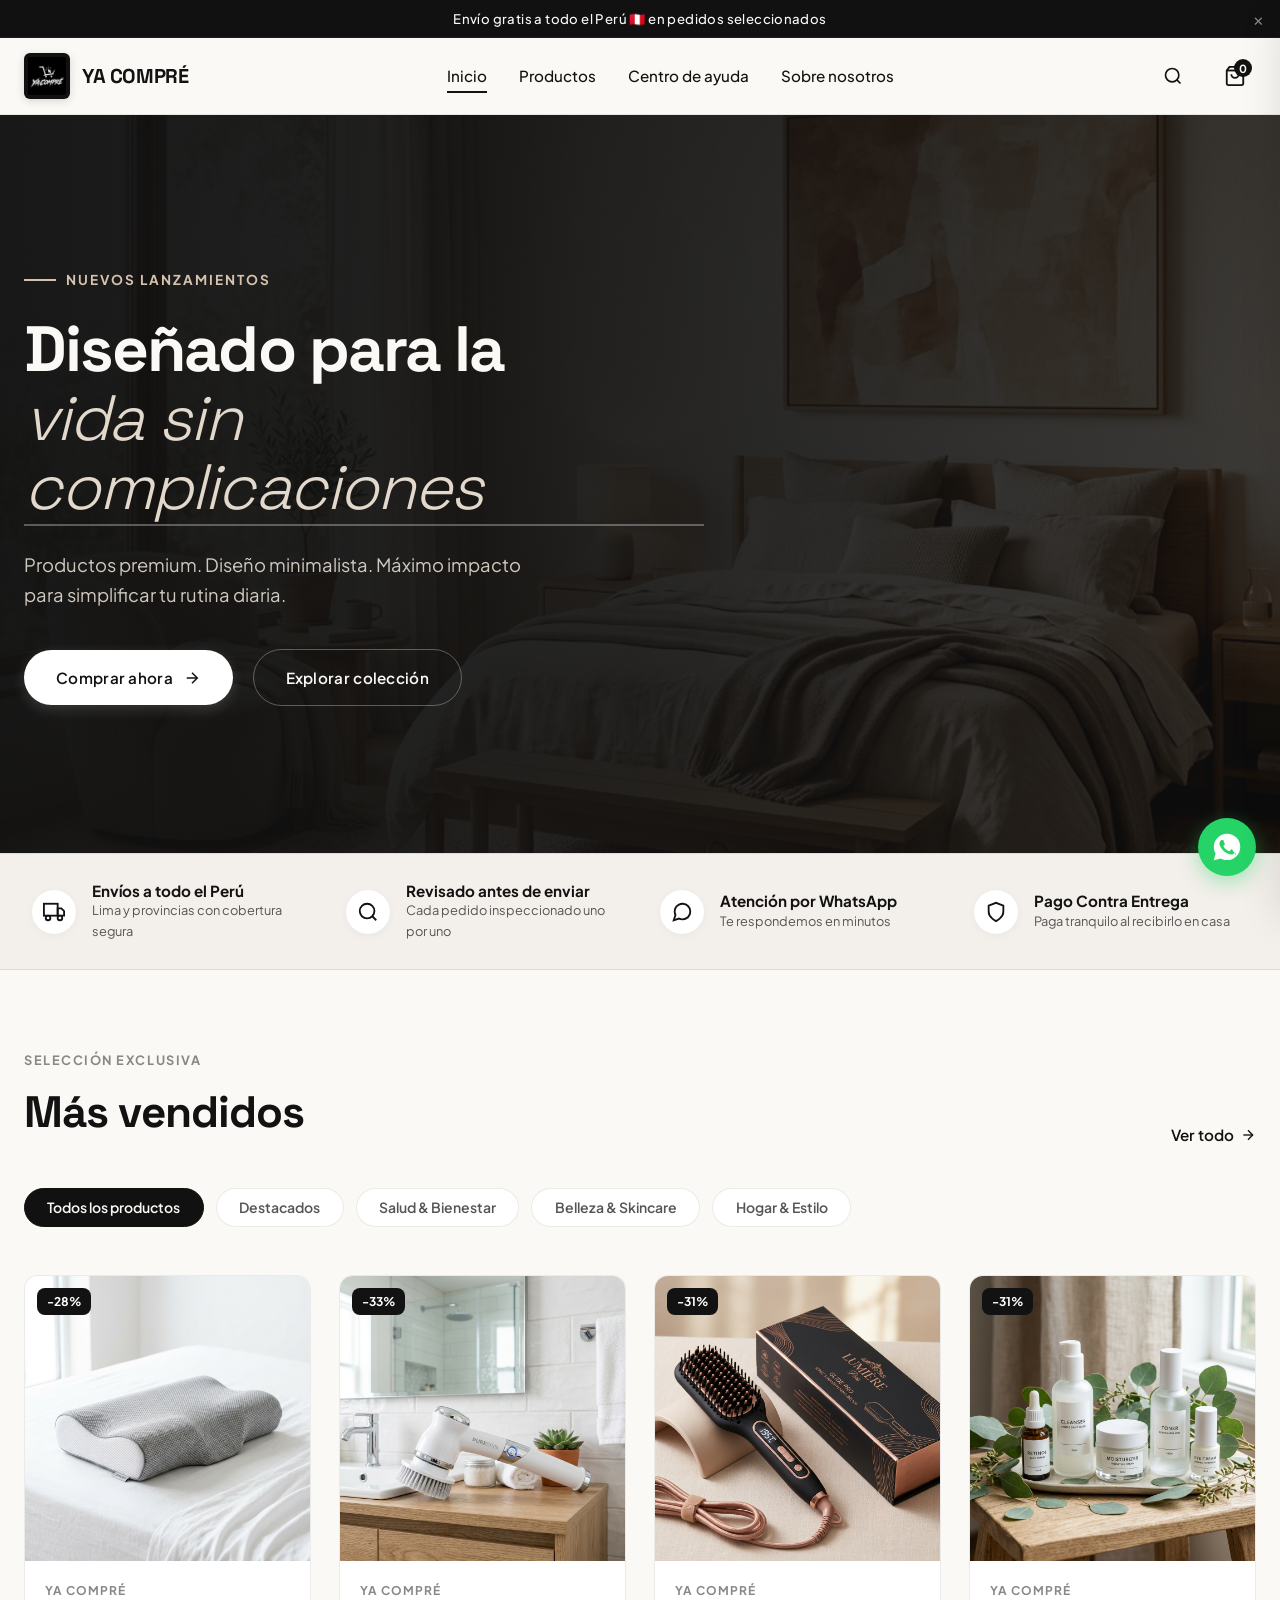
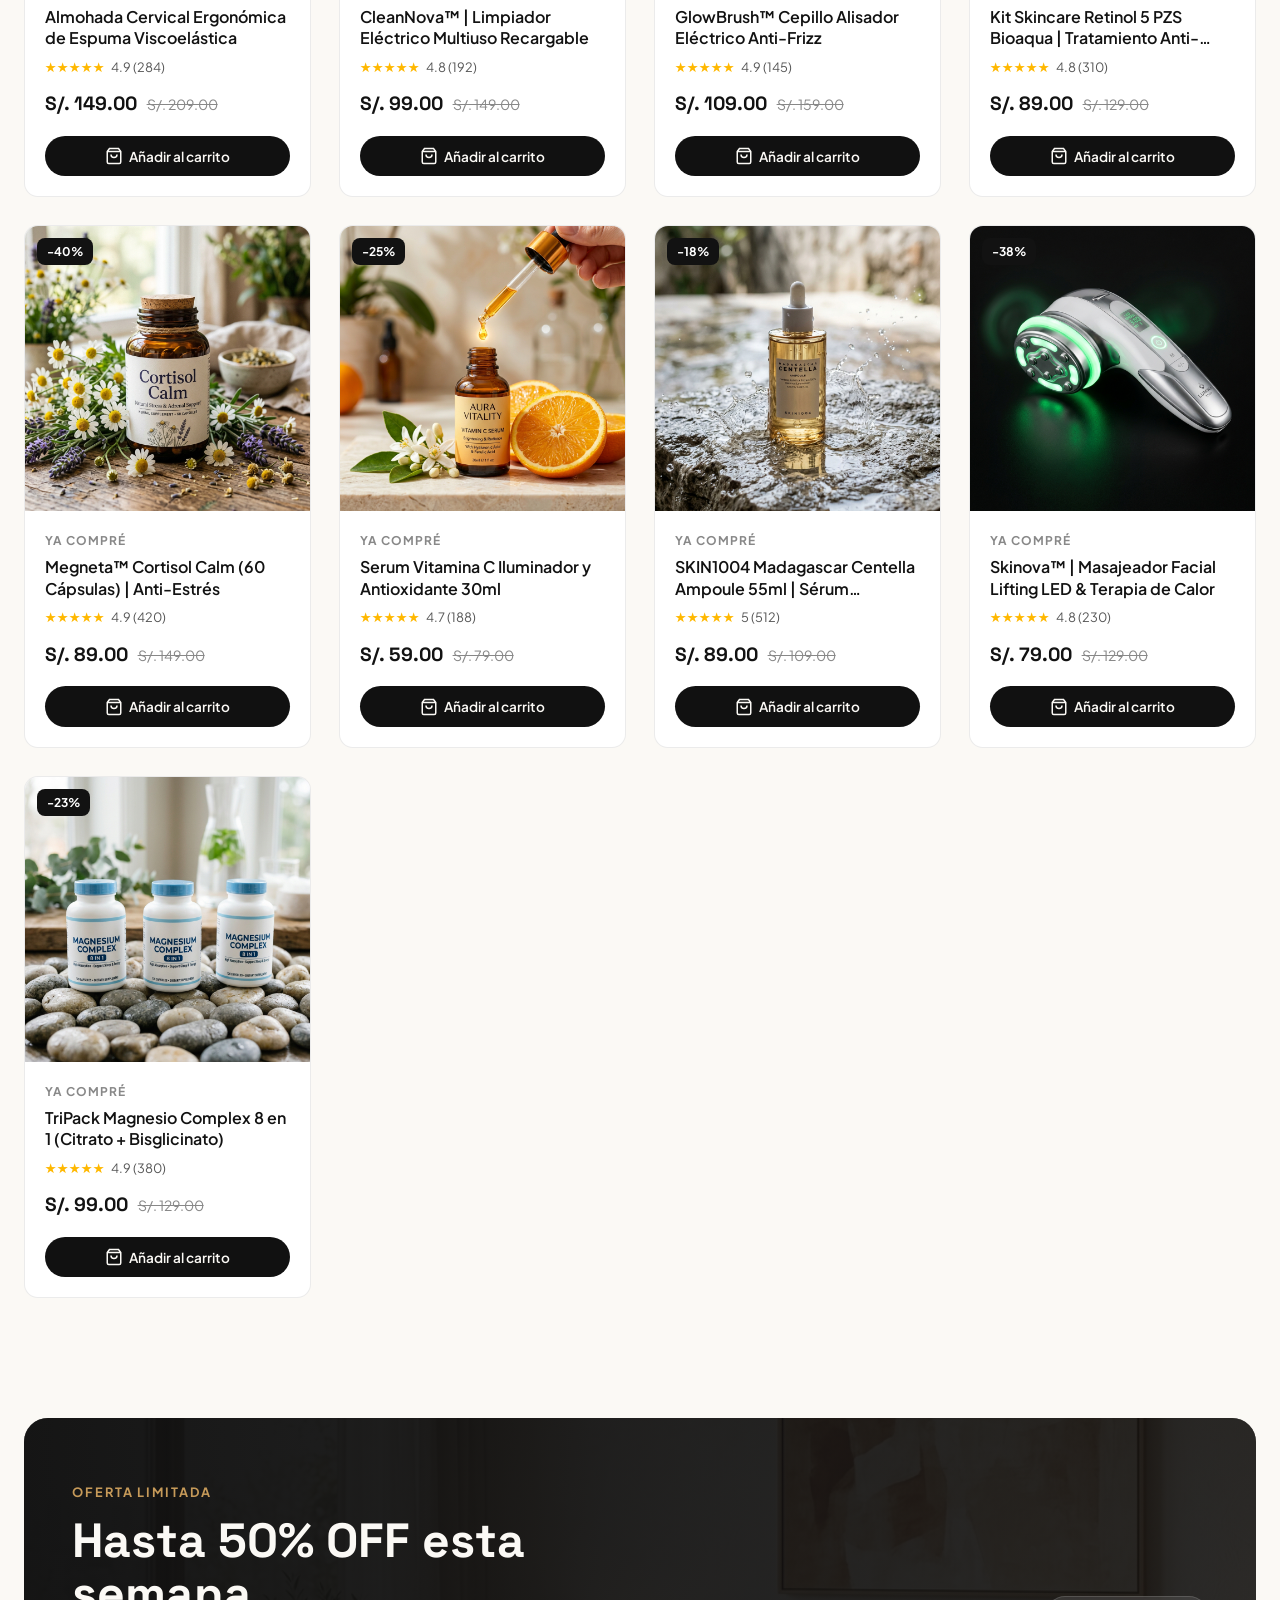
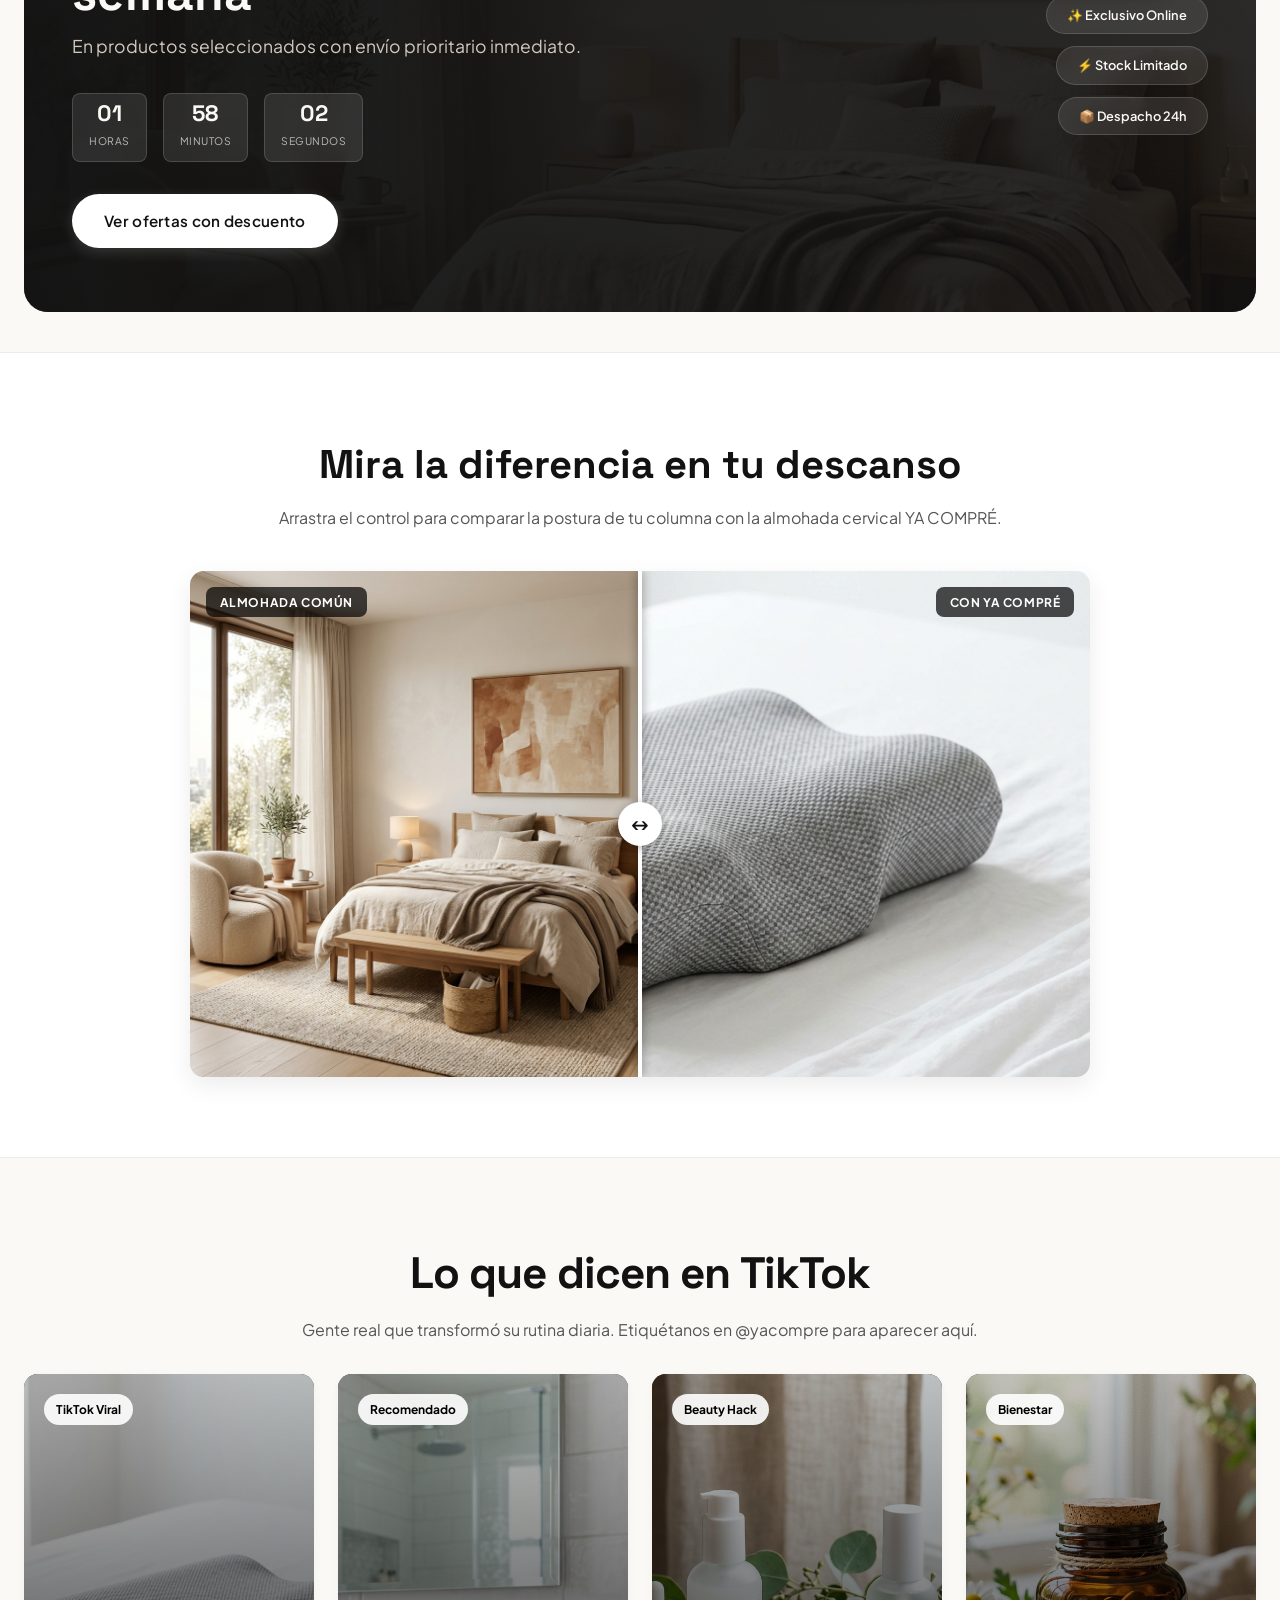
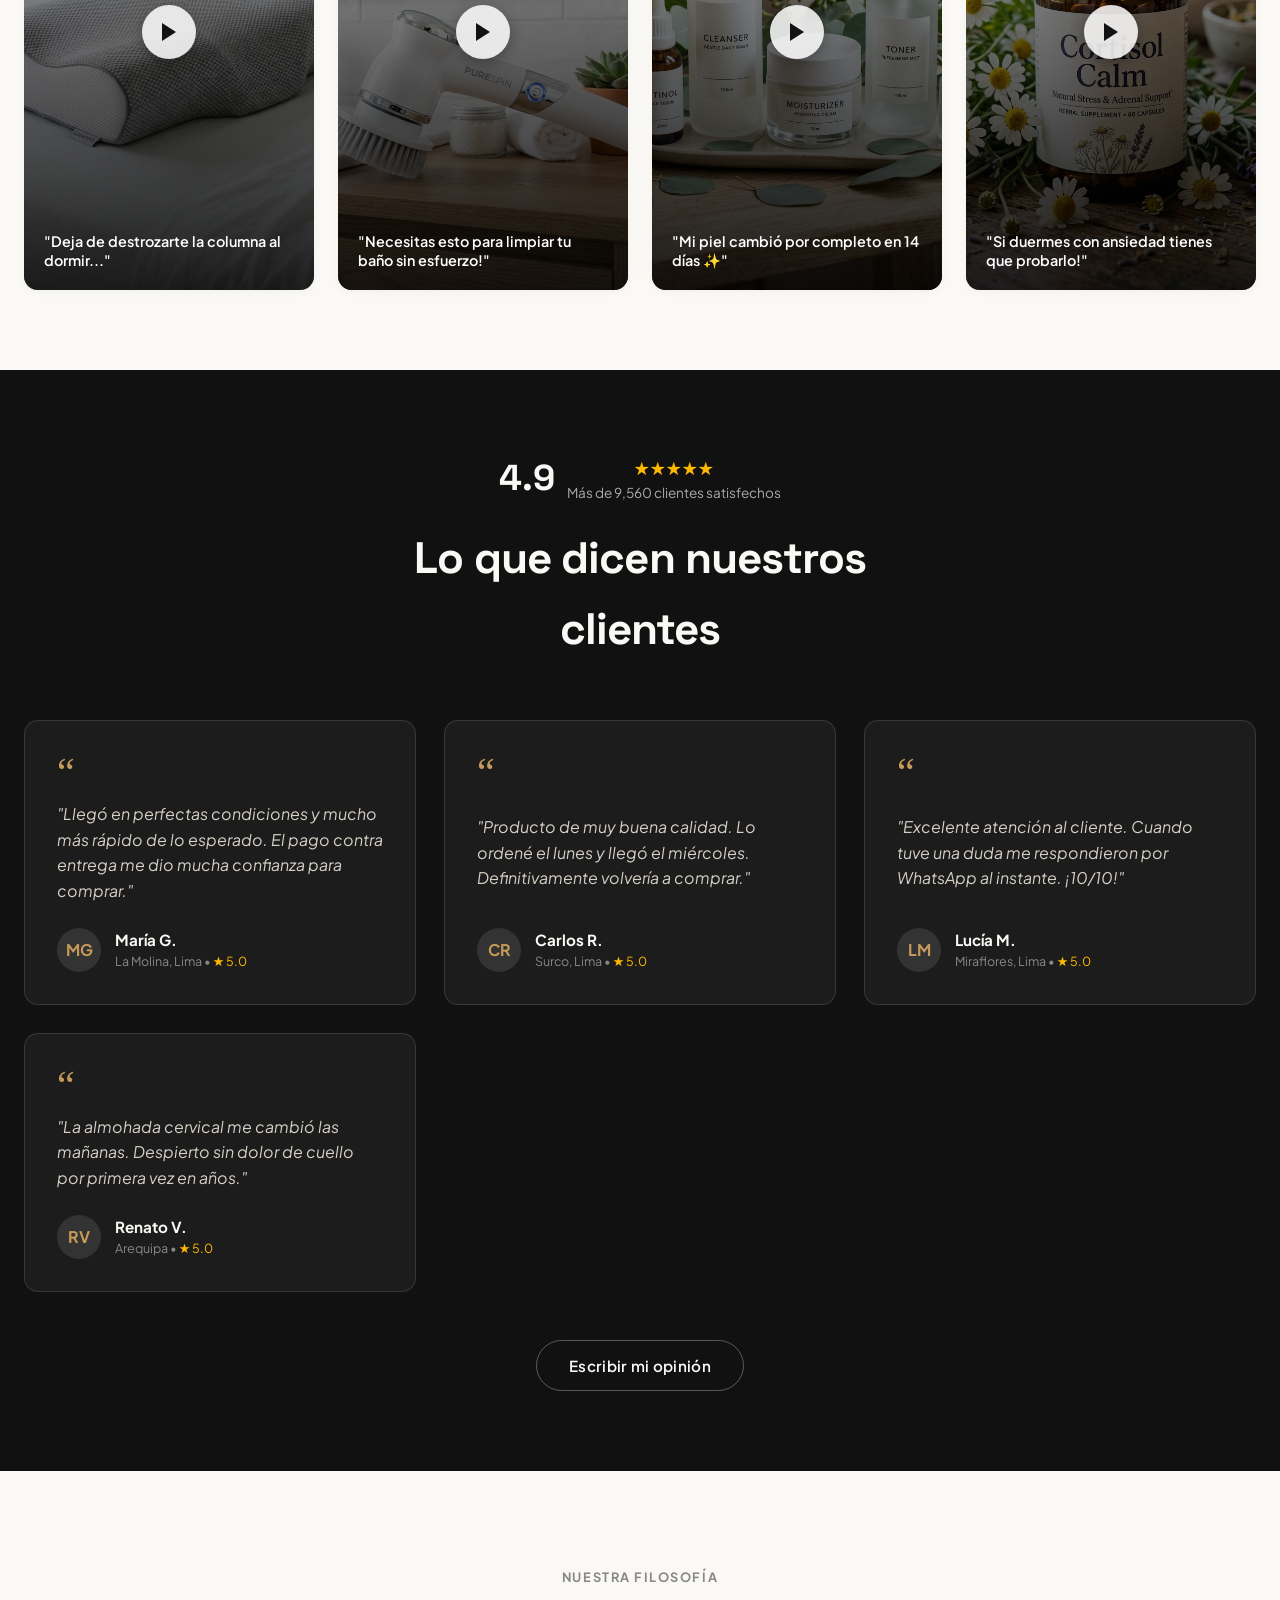
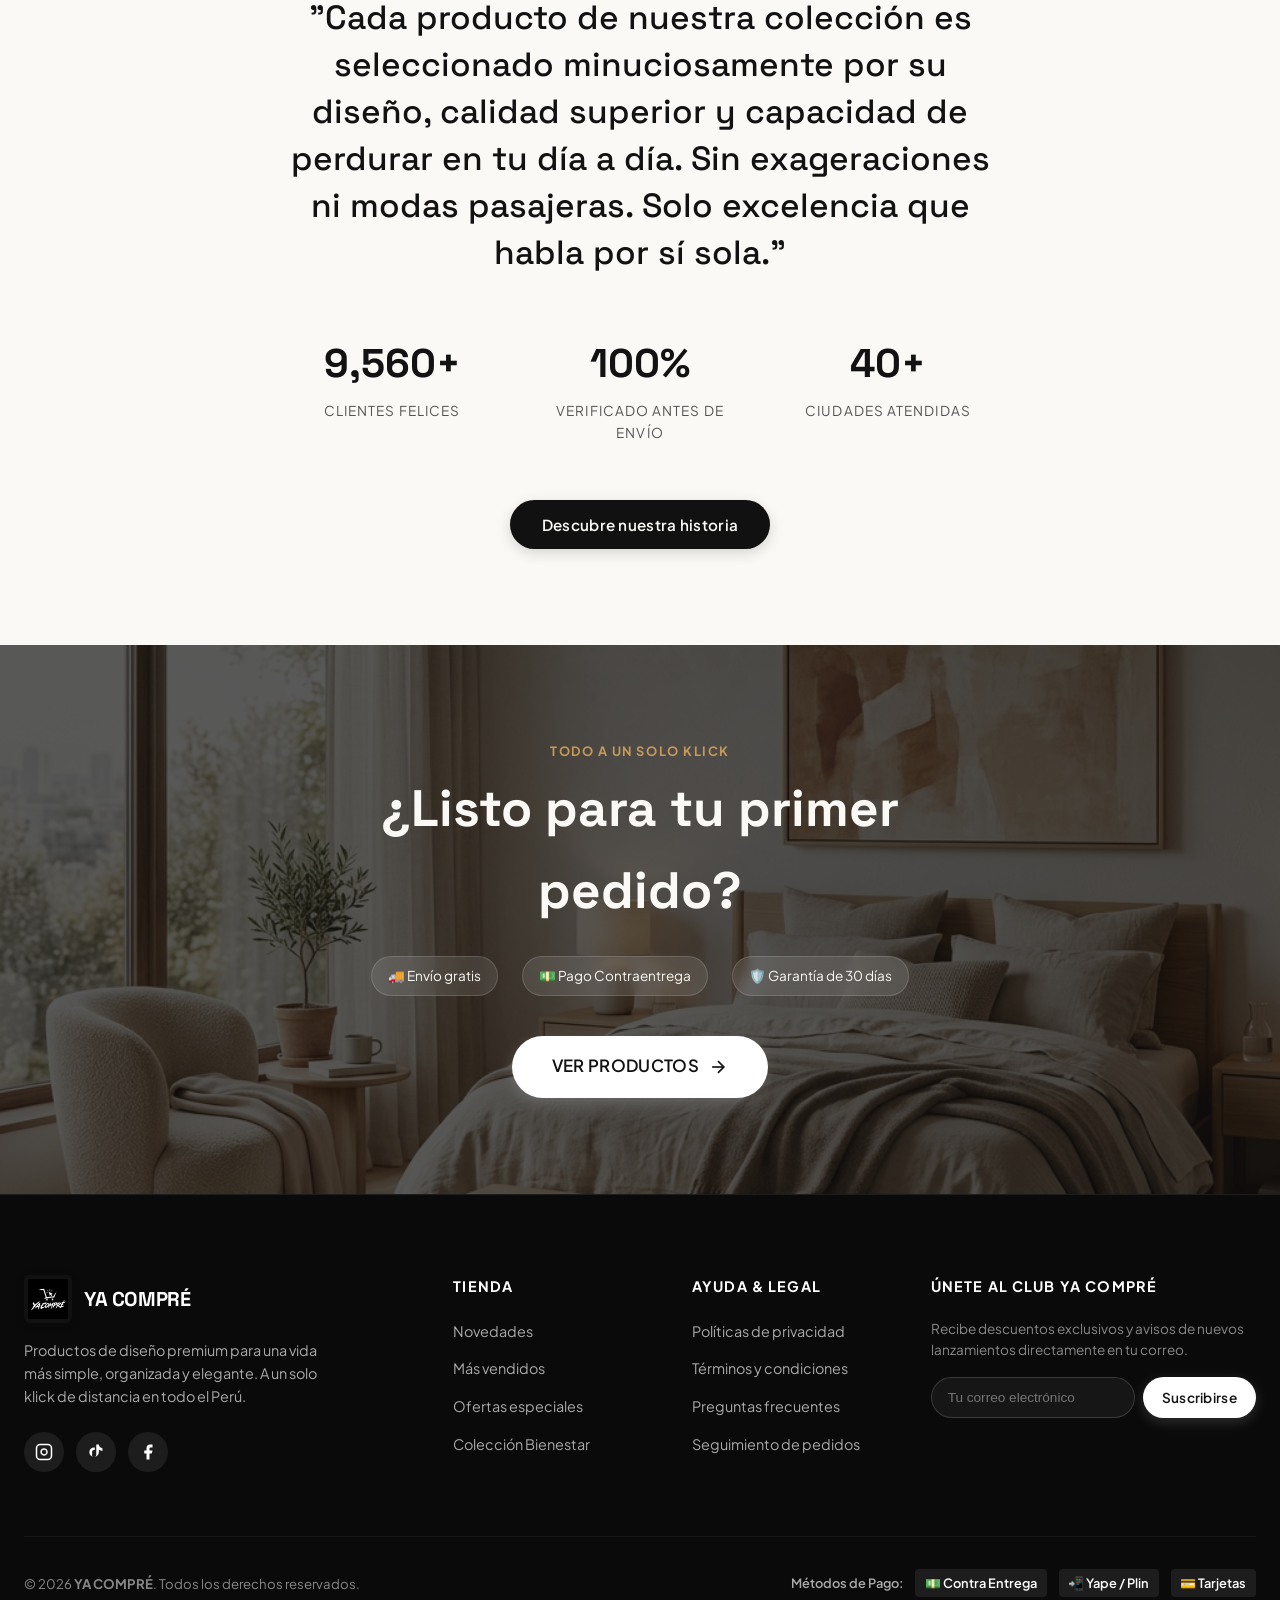
==== index.html @ cecb8e5a "Initial commit: YA COMPRE web application" ====
<!DOCTYPE html>
<html lang="es">
<head>
  <meta charset="UTF-8">
  <meta name="viewport" content="width=device-width, initial-scale=1.0">
  <title>YA COMPRÉ | Productos Premium a un solo Klick</title>
  <meta name="description" content="YA COMPRÉ - Tu tienda online de confianza en Perú. Productos premium de diseño minimalista, tecnología, belleza y bienestar con envío a todo el Perú y pago contra entrega.">
  <meta name="keywords" content="YA COMPRÉ, ecommerce Perú, productos premium, pago contra entrega, envío gratis Lima, ofertas Perú">
  
  <!-- Open Graph / Facebook / WhatsApp -->
  <meta property="og:type" content="website">
  <meta property="og:title" content="YA COMPRÉ | Productos Premium a un solo Klick">
  <meta property="og:description" content="Productos de diseño premium para una vida más simple y elegante. Envío a todo el Perú con pago contra entrega.">
  <meta property="og:image" content="assets/images/logo2.png">

  <!-- Favicon -->
  <link rel="icon" type="image/png" href="assets/images/logo2.png">

  <!-- Stylesheet -->
  <link rel="stylesheet" href="styles.css">
</head>
<body>

  <!-- Announcement Bar -->
  <div class="announcement-bar" id="announcement-bar">
    <div class="announcement-content" id="announcement-text">
      Envío gratis a todo el Perú 🇵🇪 en pedidos seleccionados
    </div>
    <button class="announcement-close" id="close-announcement" aria-label="Cerrar aviso">&times;</button>
  </div>

  <!-- Site Navigation Header -->
  <header class="site-header" id="site-header">
    <div class="container nav-container">
      
      <!-- Mobile Menu Toggle Button -->
      <button class="mobile-menu-toggle" id="mobile-menu-toggle" aria-label="Abrir menú de navegación">
        <span></span>
        <span></span>
        <span></span>
      </button>

      <!-- Brand Logo & Name (Using Logo 2) -->
      <a href="#" class="brand-logo" id="brand-logo-link">
        <img src="assets/images/logo2.png" alt="YA COMPRÉ Logo">
        <span class="brand-name">YA COMPRÉ</span>
      </a>

      <!-- Navigation Links -->
      <nav>
        <ul class="nav-links" id="nav-links">
          <li><a href="#hero" class="active">Inicio</a></li>
          <li><a href="#productos">Productos</a></li>
          <li><a href="#centro-ayuda" onclick="openHelpModal(event)">Centro de ayuda</a></li>
          <li><a href="#sobre-nosotros" onclick="openAboutModal(event)">Sobre nosotros</a></li>
        </ul>
      </nav>

      <!-- Header Action Buttons -->
      <div class="nav-actions">
        <button class="icon-btn" id="search-icon-btn" onclick="openSearchModal()" aria-label="Buscar productos">
          <svg width="20" height="20" viewBox="0 0 24 24" fill="none" stroke="currentColor" stroke-width="2"><circle cx="11" cy="11" r="8"/><line x1="21" y1="21" x2="16.65" y2="16.65"/></svg>
        </button>

        <button class="icon-btn" id="cart-icon-btn" aria-label="Ver Carrito de Compras">
          <svg width="22" height="22" viewBox="0 0 24 24" fill="none" stroke="currentColor" stroke-width="2"><path d="M6 2L3 6v14a2 2 0 0 0 2 2h14a2 2 0 0 0 2-2V6l-3-4z"/><line x1="3" y1="6" x2="21" y2="6"/><path d="M16 10a4 4 0 0 1-8 0"/></svg>
          <span class="cart-badge" id="cart-count-badge">0</span>
        </button>
      </div>

    </div>
  </header>

  <main>
    <!-- Hero Section -->
    <section class="hero-section" id="hero">
      <div class="hero-bg-wrapper">
        <img src="assets/images/hero_bg.png" alt="Modern Minimalist Interior Living">
      </div>
      <div class="hero-overlay"></div>
      <div class="container">
        <div class="hero-content animate-fade-in">
          <div class="hero-subtitle">NUEVOS LANZAMIENTOS</div>
          <h1 class="hero-title">
            Diseñado para la<br>
            <span class="hero-slogan-dynamic" id="hero-slogan-dynamic">vida sin complicaciones</span>
          </h1>
          <p class="hero-description">
            Productos premium. Diseño minimalista. Máximo impacto para simplificar tu rutina diaria.
          </p>
          <div class="hero-actions">
            <a href="#productos" class="btn btn-primary btn-icon-right">
              Comprar ahora
              <svg width="18" height="18" viewBox="0 0 24 24" fill="none" stroke="currentColor" stroke-width="2"><line x1="5" y1="12" x2="19" y2="12"/><polyline points="12 5 19 12 12 19"/></svg>
            </a>
            <a href="#bestsellers" class="btn btn-outline-light">Explorar colección</a>
          </div>
        </div>
      </div>
    </section>

    <!-- Value Props Ticker Strip -->
    <section class="features-ticker-strip">
      <div class="container">
        <div class="features-grid">
          
          <div class="feature-item">
            <div class="feature-icon-wrapper">
              <svg width="22" height="22" viewBox="0 0 24 24" fill="none" stroke="currentColor" stroke-width="2"><rect x="1" y="3" width="15" height="13"/><polygon points="16 8 20 8 23 11 23 16 16 16 16 8"/><circle cx="5.5" cy="18.5" r="2.5"/><circle cx="18.5" cy="18.5" r="2.5"/></svg>
            </div>
            <div class="feature-text">
              <h4>Envíos a todo el Perú</h4>
              <p>Lima y provincias con cobertura segura</p>
            </div>
          </div>

          <div class="feature-item">
            <div class="feature-icon-wrapper">
              <svg width="22" height="22" viewBox="0 0 24 24" fill="none" stroke="currentColor" stroke-width="2"><circle cx="11" cy="11" r="8"/><line x1="21" y1="21" x2="16.65" y2="16.65"/></svg>
            </div>
            <div class="feature-text">
              <h4>Revisado antes de enviar</h4>
              <p>Cada pedido inspeccionado uno por uno</p>
            </div>
          </div>

          <div class="feature-item">
            <div class="feature-icon-wrapper">
              <svg width="22" height="22" viewBox="0 0 24 24" fill="none" stroke="currentColor" stroke-width="2"><path d="M21 11.5a8.38 8.38 0 0 1-.9 3.8 8.5 8.5 0 0 1-7.6 4.7 8.38 8.38 0 0 1-3.8-.9L3 21l1.9-5.7a8.38 8.38 0 0 1-.9-3.8 8.5 8.5 0 0 1 4.7-7.6 8.38 8.38 0 0 1 3.8-.9h.5a8.48 8.48 0 0 1 8 8v.5z"/></svg>
            </div>
            <div class="feature-text">
              <h4>Atención por WhatsApp</h4>
              <p>Te respondemos en minutos</p>
            </div>
          </div>

          <div class="feature-item">
            <div class="feature-icon-wrapper">
              <svg width="22" height="22" viewBox="0 0 24 24" fill="none" stroke="currentColor" stroke-width="2"><path d="M12 22s8-4 8-10V5l-8-3-8 3v7c0 6 8 10 8 10z"/></svg>
            </div>
            <div class="feature-text">
              <h4>Pago Contra Entrega</h4>
              <p>Paga tranquilo al recibirlo en casa</p>
            </div>
          </div>

        </div>
      </div>
    </section>

    <!-- Catalog / Bestsellers Section -->
    <section class="catalog-section" id="productos">
      <div class="container">
        
        <div class="section-header">
          <div>
            <span class="section-tag">SELECCIÓN EXCLUSIVA</span>
            <h2 class="section-title">Más vendidos</h2>
          </div>
          <a href="#productos" class="view-all-link" onclick="filterCategory('todos')">
            Ver todo
            <svg width="16" height="16" viewBox="0 0 24 24" fill="none" stroke="currentColor" stroke-width="2"><line x1="5" y1="12" x2="19" y2="12"/><polyline points="12 5 19 12 12 19"/></svg>
          </a>
        </div>

        <!-- Category Filter Tabs -->
        <div class="filter-tabs">
          <button class="filter-tab active" data-category="todos">Todos los productos</button>
          <button class="filter-tab" data-category="bestsellers">Destacados</button>
          <button class="filter-tab" data-category="bienestar">Salud & Bienestar</button>
          <button class="filter-tab" data-category="belleza">Belleza & Skincare</button>
          <button class="filter-tab" data-category="hogar">Hogar & Estilo</button>
        </div>

        <!-- Products Grid Container -->
        <div class="products-grid" id="products-grid">
          <!-- Dynamic Products injected via JavaScript app.js -->
        </div>

      </div>
    </section>

    <!-- Promotional Discount Banner -->
    <section class="promo-banner-section">
      <div class="container">
        <div class="promo-card">
          <div class="promo-bg">
            <img src="assets/images/hero_bg.png" alt="Promo Offer">
          </div>
          <div class="promo-overlay"></div>
          
          <div class="promo-content">
            <span class="promo-tag">OFERTA LIMITADA</span>
            <h2 class="promo-title">Hasta 50% OFF esta semana</h2>
            <p class="promo-subtitle">En productos seleccionados con envío prioritario inmediato.</p>

            <div class="promo-countdown">
              <div class="countdown-box">
                <span class="val" id="timer-hrs">01</span>
                <span class="lbl">Horas</span>
              </div>
              <div class="countdown-box">
                <span class="val" id="timer-min">58</span>
                <span class="lbl">Minutos</span>
              </div>
              <div class="countdown-box">
                <span class="val" id="timer-sec">04</span>
                <span class="lbl">Segundos</span>
              </div>
            </div>

            <a href="#productos" class="btn btn-primary" onclick="filterCategory('bestsellers')">Ver ofertas con descuento</a>
          </div>

          <div class="promo-badges">
            <div class="badge-pill">✨ Exclusivo Online</div>
            <div class="badge-pill">⚡ Stock Limitado</div>
            <div class="badge-pill">📦 Despacho 24h</div>
          </div>

        </div>
      </div>
    </section>

    <!-- Interactive Posture Comparison Slider -->
    <section class="comparison-section">
      <div class="container">
        <div class="comparison-wrapper">
          <h2 class="comparison-title">Mira la diferencia en tu descanso</h2>
          <p class="comparison-desc">Arrastra el control para comparar la postura de tu columna con la almohada cervical YA COMPRÉ.</p>
          
          <div class="before-after-container" id="comparison-container">
            <!-- After Image (Bottom) -->
            <img src="assets/images/almohada_cervical.png" alt="Con Almohada Ergonomica YA COMPRÉ" class="after-image">
            <span class="comparison-label label-after">CON YA COMPRÉ</span>

            <!-- Before Image (Top Clip) -->
            <div class="before-image-wrapper" id="before-wrapper">
              <img src="assets/images/hero_bg.png" alt="Sin Almohada Ergonomica" class="before-image">
              <span class="comparison-label label-before">ALMOHADA COMÚN</span>
            </div>

            <!-- Drag Handle Button -->
            <div class="slider-handle" id="comparison-handle">
              <div class="slider-handle-button">↔</div>
            </div>
          </div>

        </div>
      </div>
    </section>

    <!-- TikTok Video Reviews Showcase -->
    <section class="tiktok-section">
      <div class="container">
        <div class="section-header" style="text-align: center; display: block; margin-bottom: 2rem;">
          <h2 class="section-title">Lo que dicen en TikTok</h2>
          <p style="color: var(--text-secondary); margin-top: 0.5rem;">Gente real que transformó su rutina diaria. Etiquétanos en @yacompre para aparecer aquí.</p>
        </div>

        <div class="tiktok-grid">
          
          <div class="tiktok-card" onclick="openTikTokModal('Almohada Cervical', 'video1.mp4')">
            <img src="assets/images/almohada_cervical.png" alt="Testimonio TikTok Cervical">
            <div class="tiktok-card-overlay">
              <div class="tiktok-badge">TikTok Viral</div>
              <div class="play-icon-circle">
                <svg width="24" height="24" viewBox="0 0 24 24" fill="currentColor"><polygon points="5 3 19 12 5 21 5 3"/></svg>
              </div>
              <div class="tiktok-caption">"Deja de destrozarte la columna al dormir..."</div>
            </div>
          </div>

          <div class="tiktok-card" onclick="openTikTokModal('CleanNova Scrubber', 'video2.mp4')">
            <img src="assets/images/cleannova_scrubber.png" alt="Testimonio TikTok CleanNova">
            <div class="tiktok-card-overlay">
              <div class="tiktok-badge">Recomendado</div>
              <div class="play-icon-circle">
                <svg width="24" height="24" viewBox="0 0 24 24" fill="currentColor"><polygon points="5 3 19 12 5 21 5 3"/></svg>
              </div>
              <div class="tiktok-caption">"Necesitas esto para limpiar tu baño sin esfuerzo!"</div>
            </div>
          </div>

          <div class="tiktok-card" onclick="openTikTokModal('Retinol Kit', 'video3.mp4')">
            <img src="assets/images/retinol_kit.png" alt="Testimonio TikTok Skincare">
            <div class="tiktok-card-overlay">
              <div class="tiktok-badge">Beauty Hack</div>
              <div class="play-icon-circle">
                <svg width="24" height="24" viewBox="0 0 24 24" fill="currentColor"><polygon points="5 3 19 12 5 21 5 3"/></svg>
              </div>
              <div class="tiktok-caption">"Mi piel cambió por completo en 14 días ✨"</div>
            </div>
          </div>

          <div class="tiktok-card" onclick="openTikTokModal('Cortisol Calm', 'video4.mp4')">
            <img src="assets/images/cortisol_calm.png" alt="Testimonio TikTok Cortisol Calm">
            <div class="tiktok-card-overlay">
              <div class="tiktok-badge">Bienestar</div>
              <div class="play-icon-circle">
                <svg width="24" height="24" viewBox="0 0 24 24" fill="currentColor"><polygon points="5 3 19 12 5 21 5 3"/></svg>
              </div>
              <div class="tiktok-caption">"Si duermes con ansiedad tienes que probarlo!"</div>
            </div>
          </div>

        </div>
      </div>
    </section>

    <!-- Testimonials Section -->
    <section class="testimonials-section">
      <div class="container">
        
        <div class="testimonials-header">
          <div class="rating-summary">
            <span class="rating-score">4.9</span>
            <div>
              <div style="color: var(--accent-star); font-size: 1.1rem;">★★★★★</div>
              <div style="font-size: 0.85rem; color: #AAA;">Más de 9,560 clientes satisfechos</div>
            </div>
          </div>
          <h2 class="section-title">Lo que dicen nuestros clientes</h2>
        </div>

        <div class="testimonials-grid" id="testimonials-grid">
          <!-- Dynamic reviews rendered by app.js -->
        </div>

        <div class="add-review-cta">
          <button class="btn btn-outline-light" onclick="openReviewModal()">Escribir mi opinión</button>
        </div>

      </div>
    </section>

    <!-- Philosophy Section -->
    <section class="philosophy-section">
      <div class="container philosophy-container">
        <span class="section-tag">NUESTRA FILOSOFÍA</span>
        <blockquote class="philosophy-quote">
          "Cada producto de nuestra colección es seleccionado minuciosamente por su diseño, calidad superior y capacidad de perdurar en tu día a día. Sin exageraciones ni modas pasajeras. Solo excelencia que habla por sí sola."
        </blockquote>

        <div class="stats-grid">
          <div class="stat-item">
            <h3>9,560+</h3>
            <p>Clientes felices</p>
          </div>
          <div class="stat-item">
            <h3>100%</h3>
            <p>Verificado antes de envío</p>
          </div>
          <div class="stat-item">
            <h3>40+</h3>
            <p>Ciudades atendidas</p>
          </div>
        </div>

        <button class="btn btn-secondary" onclick="openAboutModal(event)">Descubre nuestra historia</button>
      </div>
    </section>

    <!-- Order Call to Action -->
    <section class="order-cta-section">
      <div class="order-cta-bg">
        <img src="assets/images/hero_bg.png" alt="Order CTA Background">
      </div>
      <div class="container order-cta-content">
        <span class="section-tag" style="color: var(--accent-gold);">TODO A UN SOLO KLICK</span>
        <h2 class="order-cta-title">¿Listo para tu primer pedido?</h2>
        
        <div class="cta-trust-tags">
          <span class="trust-tag">🚚 Envío gratis</span>
          <span class="trust-tag">💵 Pago Contraentrega</span>
          <span class="trust-tag">🛡️ Garantía de 30 días</span>
        </div>

        <a href="#productos" class="btn btn-primary btn-icon-right" style="padding: 1.1rem 2.5rem; font-size: 1.05rem;">
          VER PRODUCTOS
          <svg width="20" height="20" viewBox="0 0 24 24" fill="none" stroke="currentColor" stroke-width="2"><line x1="5" y1="12" x2="19" y2="12"/><polyline points="12 5 19 12 12 19"/></svg>
        </a>
      </div>
    </section>
  </main>

  <!-- Site Footer (Using Logo 2) -->
  <footer class="site-footer">
    <div class="container">
      <div class="footer-grid">
        
        <div class="footer-brand">
          <a href="#" class="brand-logo">
            <img src="assets/images/logo2.png" alt="YA COMPRÉ Logo Footer">
            <span class="brand-name" style="color:#FFF;">YA COMPRÉ</span>
          </a>
          <p>Productos de diseño premium para una vida más simple, organizada y elegante. A un solo klick de distancia en todo el Perú.</p>
          <div class="social-links">
            <a href="#" class="social-btn" aria-label="Instagram">
              <svg width="18" height="18" viewBox="0 0 24 24" fill="none" stroke="currentColor" stroke-width="2"><rect x="2" y="2" width="20" height="20" rx="5" ry="5"/><path d="M16 11.37A4 4 0 1 1 12.63 8 4 4 0 0 1 16 11.37z"/><line x1="17.5" y1="6.5" x2="17.51" y2="6.5"/></svg>
            </a>
            <a href="#" class="social-btn" aria-label="TikTok">
              <svg width="18" height="18" viewBox="0 0 24 24" fill="currentColor"><path d="M19.59 6.69a4.83 4.83 0 0 1-3.77-4.25V2h-3.45v13.67a2.89 2.89 0 1 1-5.2-1.74 2.89 2.89 0 0 1 2.31-4.64 2.93 2.93 0 0 1 .88.13V6.02a6.32 6.32 0 0 0-.88-.06 6.34 6.34 0 1 0 6.34 6.34V9a8.16 8.16 0 0 0 4.77 1.52v-3.4a4.85 4.85 0 0 1-1-.43z"/></svg>
            </a>
            <a href="#" class="social-btn" aria-label="Facebook">
              <svg width="18" height="18" viewBox="0 0 24 24" fill="currentColor"><path d="M18 2h-3a5 5 0 0 0-5 5v3H7v4h3v8h4v-8h3l1-4h-4V7a1 1 0 0 1 1-1h3z"/></svg>
            </a>
          </div>
        </div>

        <div class="footer-col">
          <h4>Tienda</h4>
          <ul class="footer-links">
            <li><a href="#productos" onclick="filterCategory('todos')">Novedades</a></li>
            <li><a href="#productos" onclick="filterCategory('bestsellers')">Más vendidos</a></li>
            <li><a href="#productos" onclick="filterCategory('bestsellers')">Ofertas especiales</a></li>
            <li><a href="#productos" onclick="filterCategory('bienestar')">Colección Bienestar</a></li>
          </ul>
        </div>

        <div class="footer-col">
          <h4>Ayuda & Legal</h4>
          <ul class="footer-links">
            <li><a href="#" onclick="openHelpModal(event)">Políticas de privacidad</a></li>
            <li><a href="#" onclick="openHelpModal(event)">Términos y condiciones</a></li>
            <li><a href="#" onclick="openHelpModal(event)">Preguntas frecuentes</a></li>
            <li><a href="#" onclick="openHelpModal(event)">Seguimiento de pedidos</a></li>
          </ul>
        </div>

        <div class="footer-col">
          <h4>Únete al Club YA COMPRÉ</h4>
          <p style="font-size: 0.85rem; margin-bottom: 0.75rem;">Recibe descuentos exclusivos y avisos de nuevos lanzamientos directamente en tu correo.</p>
          <form class="newsletter-form" onsubmit="event.preventDefault(); alert('¡Gracias por suscribirte a YA COMPRÉ!'); this.reset();">
            <input type="email" placeholder="Tu correo electrónico" required>
            <button type="submit" class="btn btn-primary" style="padding: 0.6rem 1.2rem; font-size: 0.85rem;">Suscribirse</button>
          </form>
        </div>

      </div>

      <div class="footer-bottom">
        <div>© 2026 <strong>YA COMPRÉ</strong>. Todos los derechos reservados.</div>
        <div class="payment-methods-strip">
          <span>Métodos de Pago:</span>
          <span class="payment-pill">💵 Contra Entrega</span>
          <span class="payment-pill">📲 Yape / Plin</span>
          <span class="payment-pill">💳 Tarjetas</span>
        </div>
      </div>

    </div>
  </footer>

  <!-- Slide-out Cart Drawer -->
  <div class="cart-drawer-overlay" id="cart-drawer-overlay"></div>
  <aside class="cart-drawer" id="cart-drawer">
    <div class="cart-drawer-header">
      <h3>Tu Carrito (<span id="cart-drawer-count">YA COMPRÉ</span>)</h3>
      <button class="icon-btn" id="close-cart-drawer" aria-label="Cerrar Carrito">&times;</button>
    </div>
    
    <div class="free-shipping-progress">
      <div class="free-shipping-text" id="free-shipping-text-val">
        Agrega <strong>S/. 150.00</strong> más para Envío Gratis
      </div>
      <div class="progress-bar-bg">
        <div class="progress-bar-fill" id="free-shipping-fill"></div>
      </div>
    </div>

    <div class="cart-items-container" id="cart-items-container">
      <!-- Injected via JavaScript -->
    </div>

    <div class="cart-drawer-footer">
      <div class="cart-subtotal-row">
        <span>Subtotal:</span>
        <span id="cart-subtotal-val">S/. 0.00</span>
      </div>
      <p style="font-size: 0.75rem; color: var(--text-muted);">Impuestos y gastos de envío calculados al finalizar compra.</p>
      <button class="cart-checkout-btn" id="cart-checkout-btn">
        CONTINUAR AL PAGO CONTRA ENTREGA →
      </button>
    </div>
  </aside>

  <!-- Modals -->

  <!-- Product Detail / Quick View Modal -->
  <div class="modal-backdrop" id="product-modal-backdrop">
    <div class="modal-window">
      <button class="modal-close-btn" onclick="closeModals()">&times;</button>
      <div id="product-modal-content">
        <!-- Rendered by openProductModal in app.js -->
      </div>
    </div>
  </div>

  <!-- Cash on Delivery (Pago Contra Entrega) Checkout Form Modal -->
  <div class="modal-backdrop" id="cod-modal-backdrop">
    <div class="modal-window cod-form-modal">
      <button class="modal-close-btn" onclick="closeModals()">&times;</button>
      
      <div style="text-align: center; margin-bottom: 1.5rem;">
        <img src="assets/images/logo2.png" alt="YA COMPRÉ Logo" style="height: 48px; margin: 0 auto 0.5rem;">
        <h2 style="font-family: var(--font-heading); font-size: 1.5rem;">Pedido Contra Entrega (Perú)</h2>
        <p style="font-size: 0.85rem; color: var(--text-secondary);">Completa tus datos para enviarte el pedido y pagar al recibirlo.</p>
      </div>

      <div id="cod-order-summary"></div>

      <form id="cod-checkout-form">
        <div class="form-group">
          <label for="cod-name">Nombres y Apellidos *</label>
          <input type="text" id="cod-name" placeholder="Ej. Juan Pérez" required>
        </div>

        <div class="form-group">
          <label for="cod-phone">Número de WhatsApp / Teléfono *</label>
          <input type="tel" id="cod-phone" placeholder="Ej. 987654321" required>
        </div>

        <div class="form-group">
          <label for="cod-district">Ciudad / Distrito / Provincia *</label>
          <input type="text" id="cod-district" placeholder="Ej. San Borja, Lima o Chiclayo, Lambayeque" required>
        </div>

        <div class="form-group">
          <label for="cod-address">Dirección de Entrega Exacta + Referencia *</label>
          <input type="text" id="cod-address" placeholder="Ej. Av. Javier Prado 1234, Dpto 301 (Frente a la tienda X)" required>
        </div>

        <div class="form-group">
          <label for="cod-payment">Forma de Pago Preferida al Recibir *</label>
          <select id="cod-payment" required>
            <option value="Efectivo en mano">Efectivo en mano al repartidor</option>
            <option value="Yape / Plin">Yape o Plin al momento de recibir</option>
            <option value="Tarjeta de crédito/débito">Tarjeta de Crédito / Débito pos repartidor</option>
          </select>
        </div>

        <button type="submit" class="btn btn-whatsapp" style="width: 100%; height: 50px; font-size: 1.05rem; margin-top: 1rem;">
          🚀 CONFIRMAR MI PEDIDO POR WHATSAPP
        </button>
      </form>
    </div>
  </div>

  <!-- Help & FAQs Modal -->
  <div class="modal-backdrop" id="help-modal-backdrop">
    <div class="modal-window" style="max-width: 650px; padding: 2.5rem;">
      <button class="modal-close-btn" onclick="closeModals()">&times;</button>
      <h2 style="font-family: var(--font-heading); font-size: 1.75rem; margin-bottom: 1.5rem;">Centro de Ayuda & Preguntas Frecuentes</h2>

      <div class="accordion-item active">
        <div class="accordion-header">¿Cómo funciona el Pago Contra Entrega? <span>+</span></div>
        <div class="accordion-content">
          Tú realizas tu pedido en nuestra web o por WhatsApp. Nosotros lo empacamos y lo enviamos hasta la puerta de tu casa. Le pagas directamente al repartidor en efectivo, Yape, Plin o tarjeta cuando recibas y revises tu paquete.
        </div>
      </div>

      <div class="accordion-item">
        <div class="accordion-header">¿Cuánto demoran los envíos? <span>+</span></div>
        <div class="accordion-content">
          Para Lima Metropolitana entregamos en 24 a 48 horas hábiles. Para provincias el envío demora entre 2 a 4 días hábiles mediante Olva Courier o Shalom con seguimiento.
        </div>
      </div>

      <div class="accordion-item">
        <div class="accordion-header">¿Tienen garantía los productos? <span>+</span></div>
        <div class="accordion-content">
          ¡Sí! Todos nuestros productos cuentan con 30 días de garantía directa ante cualquier defecto de fábrica o disconformidad. Si tu producto no cumple con lo prometido te lo cambiamos o reembolsamos.
        </div>
      </div>

      <div class="accordion-item">
        <div class="accordion-header">¿Cómo puedo comunicarme con soporte? <span>+</span></div>
        <div class="accordion-content">
          Puedes hacer clic en el botón flotante de WhatsApp en la esquina inferior derecha o enviarnos un correo a contacto@yacompre.com.pe. Atendemos de Lunes a Sábado de 8:00 am a 8:00 pm.
        </div>
      </div>
    </div>
  </div>

  <!-- About Us Modal -->
  <div class="modal-backdrop" id="about-modal-backdrop">
    <div class="modal-window" style="max-width: 650px; padding: 2.5rem;">
      <button class="modal-close-btn" onclick="closeModals()">&times;</button>
      <div style="text-align: center; margin-bottom: 1.5rem;">
        <img src="assets/images/logo2.png" alt="YA COMPRÉ Logo" style="height: 60px; margin-bottom: 1rem;">
        <h2 style="font-family: var(--font-heading); font-size: 1.8rem;">Sobre YA COMPRÉ</h2>
      </div>
      <p style="color: var(--text-secondary); line-height: 1.7; margin-bottom: 1rem;">
        Nacimos en Perú con una misión clara: ofrecer productos útiles, de diseño minimalista y alta calidad que realmente mejoren el día a día de nuestros clientes.
      </p>
      <p style="color: var(--text-secondary); line-height: 1.7; margin-bottom: 1.5rem;">
        Nos alejamos del desorden y de las falsas promesas. Seleccionamos cuidadosamente cada artículo, asegurándonos de que cumpla con los estándares más exigentes de durabilidad, confort y estética.
      </p>
      <div style="background-color: var(--bg-subtle); padding: 1.25rem; border-radius: var(--radius-md); text-align: center;">
        <strong style="color: var(--text-primary); font-size: 1.1rem;">"Tu tranquilidad y satisfacción es nuestra máxima prioridad."</strong>
      </div>
    </div>
  </div>

  <!-- Review Submission Modal -->
  <div class="modal-backdrop" id="review-modal-backdrop">
    <div class="modal-window" style="max-width: 500px; padding: 2.5rem;">
      <button class="modal-close-btn" onclick="closeModals()">&times;</button>
      <h2 style="font-family: var(--font-heading); font-size: 1.5rem; margin-bottom: 1rem;">Deja tu opinión sobre YA COMPRÉ</h2>
      
      <form id="new-review-form">
        <div class="form-group">
          <label for="review-name">Tu Nombre *</label>
          <input type="text" id="review-name" placeholder="Ej. Camila S." required>
        </div>

        <div class="form-group">
          <label for="review-city">Ciudad / Distrito *</label>
          <input type="text" id="review-city" placeholder="Ej. Surco, Lima" required>
        </div>

        <div class="form-group">
          <label for="review-rating">Puntuación *</label>
          <select id="review-rating" required>
            <option value="5">★★★★★ (5/5) - Excelente</option>
            <option value="4">★★★★☆ (4/5) - Muy Bueno</option>
            <option value="3">★★★☆☆ (3/5) - Regular</option>
          </select>
        </div>

        <div class="form-group">
          <label for="review-text">Tu Comentario *</label>
          <textarea id="review-text" rows="4" placeholder="¿Qué te pareció el producto y el servicio de entrega?" required></textarea>
        </div>

        <button type="submit" class="btn btn-secondary" style="width: 100%; font-size: 1rem;">Publicar Opinión</button>
      </form>
    </div>
  </div>

  <!-- Search Modal -->
  <div class="modal-backdrop" id="search-modal-backdrop">
    <div class="modal-window" style="max-width: 500px; padding: 2rem;">
      <button class="modal-close-btn" onclick="closeModals()">&times;</button>
      <h3 style="font-family: var(--font-heading); font-size: 1.3rem; margin-bottom: 1rem;">Buscar en YA COMPRÉ</h3>
      <div class="form-group">
        <input type="text" id="search-input" placeholder="Escribe el nombre del producto..." oninput="handleSearchInput(this.value)">
      </div>
      <div id="search-results-list" style="display:flex; flex-direction:column; gap:0.5rem; max-height:300px; overflow-y:auto;">
        <!-- Filtered results -->
      </div>
    </div>
  </div>

  <!-- Floating WhatsApp Quick Button -->
  <a href="https://wa.me/51900000000?text=Hola%20YA%20COMPR%C3%89%2C%20quisiera%20hacer%20una%20consulta%20sobre%20un%20producto" target="_blank" class="whatsapp-float-btn" aria-label="Contactar por WhatsApp">
    <svg width="32" height="32" viewBox="0 0 24 24" fill="currentColor"><path d="M12.04 2c-5.46 0-9.91 4.45-9.91 9.91 0 1.75.46 3.45 1.32 4.95L2.05 22l5.25-1.38c1.45.79 3.08 1.21 4.74 1.21 5.46 0 9.91-4.45 9.91-9.91 0-2.65-1.03-5.14-2.9-7.01A9.85 9.85 0 0 0 12.04 2zm5.77 14.15c-.24.68-1.2 1.25-1.95 1.41-.51.11-1.18.2-3.44-.73-2.89-1.19-4.75-4.13-4.89-4.32-.14-.19-1.18-1.57-1.18-3 0-1.43.75-2.13 1.02-2.42.27-.29.59-.36.79-.36.2 0 .4 0 .57.01.18.01.43-.07.67.51.24.58.82 2 .89 2.15.07.15.12.33.02.53-.1.19-.15.31-.3.49-.15.18-.31.4-.44.54-.15.15-.3.31-.13.6.17.29.77 1.27 1.66 2.06 1.14 1.01 2.1 1.33 2.4 1.48.29.15.46.13.63-.07.17-.2.74-.86.94-1.15.2-.29.4-.24.67-.14.27.1.1.71 1.7 2.44.82.16.89.27.94.43.05.16.05.93-.19 1.61z"/></path></svg>
    <span class="whatsapp-tooltip">¿Dudas? Chatea con nosotros</span>
  </a>

  <!-- Extra JS Helpers for Modal Openers -->
  <script>
    function openHelpModal(e) {
      if (e) e.preventDefault();
      document.getElementById('help-modal-backdrop').classList.add('active');
    }
    function openAboutModal(e) {
      if (e) e.preventDefault();
      document.getElementById('about-modal-backdrop').classList.add('active');
    }
    function openReviewModal() {
      document.getElementById('review-modal-backdrop').classList.add('active');
    }
    function openSearchModal() {
      document.getElementById('search-modal-backdrop').classList.add('active');
      document.getElementById('search-input').focus();
    }
    function handleSearchInput(val) {
      const resultsContainer = document.getElementById('search-results-list');
      if (!val.trim()) {
        resultsContainer.innerHTML = '';
        return;
      }
      const query = val.toLowerCase();
      const matches = PRODUCTS_DATA.filter(p => p.title.toLowerCase().includes(query) || p.category.toLowerCase().includes(query));
      if (matches.length === 0) {
        resultsContainer.innerHTML = '<p style="color: var(--text-muted); padding: 0.5rem;">No se encontraron productos.</p>';
      } else {
        resultsContainer.innerHTML = matches.map(p => `
          <div style="display:flex; align-items:center; gap:0.75rem; padding:0.5rem; border-radius:6px; background:var(--bg-subtle); cursor:pointer;" onclick="closeModals(); openProductModal('${p.id}');">
            <img src="${p.image}" style="width:40px; height:40px; border-radius:4px; object-fit:cover;">
            <div>
              <div style="font-weight:600; font-size:0.85rem;">${p.title}</div>
              <div style="font-weight:700; font-size:0.8rem; color:var(--text-primary);">S/. ${p.price.toFixed(2)}</div>
            </div>
          </div>
        `).join('');
      }
    }
    function filterCategory(cat) {
      const filterTab = document.querySelector(`.filter-tab[data-category="${cat}"]`);
      if (filterTab) filterTab.click();
    }
  </script>

  <!-- Application Logic -->
  <script src="app.js"></script>

</body>
</html>
---- styles.css ----
/* ==========================================================================
   YA COMPRÉ - Modern E-Commerce Design System
   Inspired by MyKlickShop with Logo 2 Branding & Premium Aesthetics
   ========================================================================== */

@import url('https://fonts.googleapis.com/css2?family=Plus+Jakarta+Sans:ital,wght@0,300;0,400;0,500;0,600;0,700;0,800;1,400;1,600&family=Space+Grotesk:wght@400;500;600;700&display=swap');

:root {
  /* Color Palette */
  --bg-main: #FBF9F5;
  --bg-surface: #FFFFFF;
  --bg-subtle: #F3EFEA;
  --bg-dark: #111111;
  --bg-dark-surface: #1C1C1C;
  --bg-accent-gradient: linear-gradient(135deg, #111111 0%, #2A2A2A 100%);
  
  --text-primary: #121212;
  --text-secondary: #555555;
  --text-muted: #888888;
  --text-light: #FBF9F5;

  --accent-gold: #C69A59;
  --accent-badge: #E53935;
  --accent-star: #FFB800;
  --accent-green: #2E7D32;
  --accent-whatsapp: #25D366;
  
  --border-light: rgba(0, 0, 0, 0.08);
  --border-dark: rgba(255, 255, 255, 0.12);

  --shadow-sm: 0 2px 8px rgba(0, 0, 0, 0.04);
  --shadow-md: 0 8px 24px rgba(0, 0, 0, 0.08);
  --shadow-lg: 0 16px 40px rgba(0, 0, 0, 0.12);
  --shadow-glow: 0 0 25px rgba(255, 255, 255, 0.15);

  --radius-sm: 8px;
  --radius-md: 14px;
  --radius-lg: 24px;
  --radius-full: 9999px;

  --font-main: 'Plus Jakarta Sans', -apple-system, BlinkMacSystemFont, sans-serif;
  --font-heading: 'Space Grotesk', sans-serif;

  --transition-fast: 0.2s cubic-bezier(0.25, 1, 0.5, 1);
  --transition-normal: 0.35s cubic-bezier(0.25, 1, 0.5, 1);
}

/* Reset & Base Setup */
*, *::before, *::after {
  box-sizing: border-box;
  margin: 0;
  padding: 0;
}

html {
  scroll-behavior: smooth;
  font-size: 16px;
}

body {
  font-family: var(--font-main);
  background-color: var(--bg-main);
  color: var(--text-primary);
  line-height: 1.6;
  overflow-x: hidden;
  -webkit-font-smoothing: antialiased;
}

img, video {
  max-width: 100%;
  height: auto;
  display: block;
}

a {
  color: inherit;
  text-decoration: none;
}

button {
  font-family: inherit;
  cursor: pointer;
  border: none;
  background: none;
}

/* Scrollbar Styles */
::-webkit-scrollbar {
  width: 8px;
}
::-webkit-scrollbar-track {
  background: var(--bg-main);
}
::-webkit-scrollbar-thumb {
  background: #D0C9C0;
  border-radius: 4px;
}
::-webkit-scrollbar-thumb:hover {
  background: #A0988E;
}

/* Layout Utilities */
.container {
  width: 100%;
  max-width: 1280px;
  margin: 0 auto;
  padding: 0 1.5rem;
}

/* Announcement Bar */
.announcement-bar {
  background-color: var(--bg-dark);
  color: var(--text-light);
  font-size: 0.825rem;
  font-weight: 500;
  letter-spacing: 0.03em;
  padding: 0.5rem 1rem;
  text-align: center;
  position: relative;
  overflow: hidden;
  border-bottom: 1px solid rgba(255, 255, 255, 0.05);
}

.announcement-content {
  display: flex;
  align-items: center;
  justify-content: center;
  gap: 0.5rem;
  transition: opacity var(--transition-fast), transform var(--transition-fast);
}

.announcement-content a {
  text-decoration: underline;
  color: #E2D8CC;
  font-weight: 600;
  margin-left: 0.25rem;
}

.announcement-close {
  position: absolute;
  right: 1rem;
  top: 50%;
  transform: translateY(-50%);
  color: #888;
  font-size: 1.1rem;
  line-height: 1;
  transition: color var(--transition-fast);
}

.announcement-close:hover {
  color: #FFF;
}

/* Header & Navbar */
.site-header {
  position: sticky;
  top: 0;
  z-index: 1000;
  background-color: rgba(251, 249, 245, 0.94);
  backdrop-filter: blur(12px);
  -webkit-backdrop-filter: blur(12px);
  border-bottom: 1px solid var(--border-light);
  transition: all var(--transition-normal);
}

.site-header.scrolled {
  box-shadow: var(--shadow-sm);
  background-color: rgba(251, 249, 245, 0.98);
}

.nav-container {
  display: flex;
  align-items: center;
  justify-content: space-between;
  height: 76px;
}

.mobile-menu-toggle {
  display: none;
  flex-direction: column;
  gap: 5px;
  padding: 8px;
}

.mobile-menu-toggle span {
  width: 22px;
  height: 2px;
  background-color: var(--text-primary);
  border-radius: 2px;
  transition: all var(--transition-fast);
}

.brand-logo {
  display: flex;
  align-items: center;
  gap: 12px;
  text-decoration: none;
}

.brand-logo img {
  height: 46px;
  width: auto;
  border-radius: 6px;
  background: var(--bg-dark);
  padding: 4px;
  box-shadow: 0 2px 8px rgba(0, 0, 0, 0.15);
}

.brand-logo .brand-name {
  font-family: var(--font-heading);
  font-weight: 700;
  font-size: 1.25rem;
  letter-spacing: -0.02em;
  color: var(--text-primary);
  text-transform: uppercase;
}

.nav-links {
  display: flex;
  align-items: center;
  gap: 2rem;
  list-style: none;
}

.nav-links a {
  font-size: 0.95rem;
  font-weight: 500;
  color: var(--text-primary);
  position: relative;
  padding: 0.5rem 0;
  transition: color var(--transition-fast);
}

.nav-links a::after {
  content: '';
  position: absolute;
  bottom: 0;
  left: 0;
  width: 0%;
  height: 2px;
  background-color: var(--text-primary);
  transition: width var(--transition-normal);
}

.nav-links a:hover::after,
.nav-links a.active::after {
  width: 100%;
}

.nav-actions {
  display: flex;
  align-items: center;
  gap: 1.25rem;
}

.icon-btn {
  position: relative;
  display: flex;
  align-items: center;
  justify-content: center;
  width: 42px;
  height: 42px;
  border-radius: 50%;
  color: var(--text-primary);
  transition: background-color var(--transition-fast);
}

.icon-btn:hover {
  background-color: var(--bg-subtle);
}

.cart-badge {
  position: absolute;
  top: 4px;
  right: 4px;
  background-color: var(--text-primary);
  color: var(--bg-surface);
  font-size: 0.7rem;
  font-weight: 700;
  width: 18px;
  height: 18px;
  border-radius: 50%;
  display: flex;
  align-items: center;
  justify-content: center;
}

/* Hero Section */
.hero-section {
  position: relative;
  min-height: 82vh;
  display: flex;
  align-items: center;
  background-color: var(--bg-dark);
  color: var(--text-light);
  overflow: hidden;
}

.hero-bg-wrapper {
  position: absolute;
  inset: 0;
  z-index: 1;
}

.hero-bg-wrapper img {
  width: 100%;
  height: 100%;
  object-fit: cover;
  object-position: center;
  opacity: 0.42;
  filter: brightness(0.85) contrast(1.1);
}

.hero-overlay {
  position: absolute;
  inset: 0;
  background: linear-gradient(
    90deg, 
    rgba(17, 17, 17, 0.92) 0%, 
    rgba(17, 17, 17, 0.75) 50%, 
    rgba(17, 17, 17, 0.35) 100%
  );
  z-index: 2;
}

.hero-content {
  position: relative;
  z-index: 3;
  max-width: 680px;
  padding: 4rem 0;
}

.hero-subtitle {
  display: inline-flex;
  align-items: center;
  gap: 0.6rem;
  font-size: 0.85rem;
  font-weight: 700;
  letter-spacing: 0.15em;
  text-transform: uppercase;
  color: #D6C3AE;
  margin-bottom: 1.5rem;
}

.hero-subtitle::before {
  content: '';
  width: 32px;
  height: 2px;
  background-color: #D6C3AE;
}

.hero-title {
  font-family: var(--font-heading);
  font-size: clamp(2.5rem, 5vw, 4.25rem);
  font-weight: 700;
  line-height: 1.08;
  letter-spacing: -0.03em;
  margin-bottom: 1.5rem;
}

.hero-slogan-dynamic {
  display: inline-block;
  font-style: italic;
  font-weight: 300;
  color: #E2D8CC;
  border-bottom: 2px solid rgba(255, 255, 255, 0.3);
  padding-bottom: 2px;
  transition: opacity 0.3s ease, transform 0.3s ease;
}

.hero-description {
  font-size: 1.15rem;
  color: #D0C9C0;
  font-weight: 400;
  margin-bottom: 2.5rem;
  max-width: 520px;
}

.hero-actions {
  display: flex;
  align-items: center;
  gap: 1.25rem;
  flex-wrap: wrap;
}

/* Button Component System */
.btn {
  display: inline-flex;
  align-items: center;
  justify-content: center;
  gap: 0.6rem;
  padding: 0.95rem 2rem;
  border-radius: var(--radius-full);
  font-size: 0.95rem;
  font-weight: 600;
  letter-spacing: 0.02em;
  transition: all var(--transition-fast);
  text-decoration: none;
  white-space: nowrap;
}

.btn-primary {
  background-color: var(--bg-surface);
  color: var(--text-primary);
  box-shadow: 0 4px 14px rgba(255, 255, 255, 0.15);
}

.btn-primary:hover {
  background-color: #F0EAE1;
  transform: translateY(-2px);
  box-shadow: 0 6px 20px rgba(255, 255, 255, 0.25);
}

.btn-secondary {
  background-color: var(--bg-dark);
  color: var(--text-light);
  box-shadow: 0 4px 14px rgba(0, 0, 0, 0.15);
}

.btn-secondary:hover {
  background-color: #262626;
  transform: translateY(-2px);
  box-shadow: 0 6px 20px rgba(0, 0, 0, 0.25);
}

.btn-outline-light {
  background-color: transparent;
  color: var(--text-light);
  border: 1px solid rgba(255, 255, 255, 0.3);
}

.btn-outline-light:hover {
  background-color: rgba(255, 255, 255, 0.1);
  border-color: var(--text-light);
}

.btn-outline-dark {
  background-color: transparent;
  color: var(--text-primary);
  border: 1px solid var(--border-light);
}

.btn-outline-dark:hover {
  background-color: var(--bg-subtle);
  border-color: var(--text-primary);
}

.btn-whatsapp {
  background-color: var(--accent-whatsapp);
  color: #FFFFFF;
  font-weight: 700;
  box-shadow: 0 4px 14px rgba(37, 211, 102, 0.3);
}

.btn-whatsapp:hover {
  background-color: #20BA5A;
  transform: translateY(-2px);
  box-shadow: 0 6px 20px rgba(37, 211, 102, 0.4);
}

.btn-icon-right svg {
  transition: transform var(--transition-fast);
}

.btn-icon-right:hover svg {
  transform: translateX(4px);
}

/* Feature Ticker Strip */
.features-ticker-strip {
  background-color: var(--bg-subtle);
  border-top: 1px solid var(--border-light);
  border-bottom: 1px solid var(--border-light);
  padding: 1.25rem 0;
}

.features-grid {
  display: grid;
  grid-template-columns: repeat(auto-fit, minmax(240px, 1fr));
  gap: 1.5rem;
}

.feature-item {
  display: flex;
  align-items: center;
  gap: 1rem;
  padding: 0.5rem;
}

.feature-icon-wrapper {
  width: 44px;
  height: 44px;
  border-radius: 50%;
  background-color: var(--bg-surface);
  display: flex;
  align-items: center;
  justify-content: center;
  color: var(--text-primary);
  box-shadow: var(--shadow-sm);
  flex-shrink: 0;
}

.feature-text h4 {
  font-size: 0.95rem;
  font-weight: 700;
  color: var(--text-primary);
  line-height: 1.2;
}

.feature-text p {
  font-size: 0.8rem;
  color: var(--text-secondary);
}

/* Catalog / Bestsellers Section */
.catalog-section {
  padding: 5rem 0;
}

.section-header {
  display: flex;
  align-items: flex-end;
  justify-content: space-between;
  margin-bottom: 2.5rem;
  gap: 1rem;
  flex-wrap: wrap;
}

.section-tag {
  font-size: 0.8rem;
  font-weight: 700;
  letter-spacing: 0.12em;
  text-transform: uppercase;
  color: var(--text-muted);
  margin-bottom: 0.4rem;
  display: block;
}

.section-title {
  font-family: var(--font-heading);
  font-size: clamp(1.8rem, 3.5vw, 2.75rem);
  font-weight: 700;
  letter-spacing: -0.02em;
}

.view-all-link {
  font-size: 0.95rem;
  font-weight: 600;
  color: var(--text-primary);
  display: inline-flex;
  align-items: center;
  gap: 0.4rem;
  transition: opacity var(--transition-fast);
}

.view-all-link:hover {
  opacity: 0.7;
}

/* Category Filter Tabs */
.filter-tabs {
  display: flex;
  align-items: center;
  gap: 0.75rem;
  overflow-x: auto;
  padding-bottom: 0.5rem;
  margin-bottom: 2.5rem;
  -webkit-overflow-scrolling: touch;
}

.filter-tab {
  padding: 0.6rem 1.4rem;
  border-radius: var(--radius-full);
  font-size: 0.875rem;
  font-weight: 600;
  background-color: var(--bg-surface);
  color: var(--text-secondary);
  border: 1px solid var(--border-light);
  white-space: nowrap;
  transition: all var(--transition-fast);
}

.filter-tab:hover {
  background-color: var(--bg-subtle);
  color: var(--text-primary);
}

.filter-tab.active {
  background-color: var(--bg-dark);
  color: var(--text-light);
  border-color: var(--bg-dark);
}

/* Product Cards Grid */
.products-grid {
  display: grid;
  grid-template-columns: repeat(4, 1fr);
  gap: 1.75rem;
}

@media (max-width: 1100px) {
  .products-grid {
    grid-template-columns: repeat(3, 1fr);
  }
}
@media (max-width: 768px) {
  .products-grid {
    grid-template-columns: repeat(2, 1fr);
    gap: 1rem;
  }
}
@media (max-width: 480px) {
  .products-grid {
    grid-template-columns: 1fr;
  }
}

.product-card {
  background-color: var(--bg-surface);
  border-radius: var(--radius-md);
  overflow: hidden;
  border: 1px solid var(--border-light);
  display: flex;
  flex-direction: column;
  transition: transform var(--transition-normal), box-shadow var(--transition-normal);
  position: relative;
}

.product-card:hover {
  transform: translateY(-6px);
  box-shadow: var(--shadow-md);
}

.product-image-container {
  position: relative;
  width: 100%;
  aspect-ratio: 1 / 1;
  background-color: #F5F3EF;
  overflow: hidden;
}

.product-image-container img {
  width: 100%;
  height: 100%;
  object-fit: cover;
  transition: transform 0.6s ease;
}

.product-card:hover .product-image-container img {
  transform: scale(1.05);
}

.discount-badge {
  position: absolute;
  top: 12px;
  left: 12px;
  background-color: var(--text-primary);
  color: var(--bg-surface);
  font-size: 0.75rem;
  font-weight: 700;
  padding: 0.25rem 0.6rem;
  border-radius: var(--radius-sm);
  z-index: 2;
}

.quick-view-btn {
  position: absolute;
  bottom: 12px;
  left: 50%;
  transform: translateX(-50%) translateY(20px);
  opacity: 0;
  background-color: rgba(255, 255, 255, 0.95);
  color: var(--text-primary);
  font-size: 0.8rem;
  font-weight: 600;
  padding: 0.5rem 1.2rem;
  border-radius: var(--radius-full);
  box-shadow: var(--shadow-sm);
  transition: all var(--transition-normal);
  white-space: nowrap;
  backdrop-filter: blur(4px);
}

.product-card:hover .quick-view-btn {
  opacity: 1;
  transform: translateX(-50%) translateY(0);
}

.product-info {
  padding: 1.25rem;
  display: flex;
  flex-direction: column;
  flex-grow: 1;
}

.product-vendor {
  font-size: 0.75rem;
  font-weight: 700;
  text-transform: uppercase;
  letter-spacing: 0.08em;
  color: var(--text-muted);
  margin-bottom: 0.35rem;
}

.product-title {
  font-size: 1rem;
  font-weight: 600;
  line-height: 1.35;
  color: var(--text-primary);
  margin-bottom: 0.5rem;
  display: -webkit-box;
  -webkit-line-clamp: 2;
  line-clamp: 2;
  -webkit-box-orient: vertical;
  overflow: hidden;
  height: 2.7em;
}

.product-rating {
  display: flex;
  align-items: center;
  gap: 0.35rem;
  margin-bottom: 0.75rem;
  font-size: 0.8rem;
  color: var(--text-secondary);
}

.stars {
  color: var(--accent-star);
  letter-spacing: 1px;
}

.product-price-row {
  display: flex;
  align-items: baseline;
  gap: 0.6rem;
  margin-top: auto;
  margin-bottom: 1rem;
}

.price-current {
  font-family: var(--font-heading);
  font-size: 1.2rem;
  font-weight: 700;
  color: var(--text-primary);
}

.price-original {
  font-size: 0.875rem;
  color: var(--text-muted);
  text-decoration: line-through;
}

.product-actions {
  display: flex;
  gap: 0.5rem;
}

.btn-add-cart {
  width: 100%;
  padding: 0.7rem;
  border-radius: var(--radius-full);
  background-color: var(--bg-dark);
  color: var(--text-light);
  font-size: 0.85rem;
  font-weight: 600;
  display: flex;
  align-items: center;
  justify-content: center;
  gap: 0.4rem;
  transition: background-color var(--transition-fast);
}

.btn-add-cart:hover {
  background-color: #2E2E2E;
}

/* Special Promo Banner */
.promo-banner-section {
  padding: 2.5rem 0;
}

.promo-card {
  position: relative;
  background-color: var(--bg-dark);
  color: var(--text-light);
  border-radius: var(--radius-lg);
  overflow: hidden;
  padding: 4rem 3rem;
  display: flex;
  align-items: center;
  justify-content: space-between;
  gap: 2rem;
}

.promo-bg {
  position: absolute;
  inset: 0;
  z-index: 1;
}

.promo-bg img {
  width: 100%;
  height: 100%;
  object-fit: cover;
  opacity: 0.35;
}

.promo-overlay {
  position: absolute;
  inset: 0;
  background: linear-gradient(90deg, rgba(17,17,17,0.95) 0%, rgba(17,17,17,0.6) 100%);
  z-index: 2;
}

.promo-content {
  position: relative;
  z-index: 3;
  max-width: 580px;
}

.promo-tag {
  font-size: 0.8rem;
  font-weight: 700;
  letter-spacing: 0.15em;
  text-transform: uppercase;
  color: var(--accent-gold);
  margin-bottom: 0.75rem;
  display: block;
}

.promo-title {
  font-family: var(--font-heading);
  font-size: clamp(2rem, 4vw, 3rem);
  font-weight: 700;
  line-height: 1.1;
  margin-bottom: 0.75rem;
}

.promo-subtitle {
  font-size: 1.1rem;
  color: #D0C9C0;
  margin-bottom: 2rem;
}

.promo-countdown {
  display: flex;
  align-items: center;
  gap: 1rem;
  margin-bottom: 2rem;
}

.countdown-box {
  background-color: rgba(255, 255, 255, 0.1);
  backdrop-filter: blur(8px);
  padding: 0.6rem 1rem;
  border-radius: var(--radius-sm);
  text-align: center;
  border: 1px solid rgba(255, 255, 255, 0.15);
  min-width: 65px;
}

.countdown-box .val {
  font-family: var(--font-heading);
  font-size: 1.4rem;
  font-weight: 700;
  display: block;
  line-height: 1;
}

.countdown-box .lbl {
  font-size: 0.65rem;
  text-transform: uppercase;
  letter-spacing: 0.05em;
  color: #BBB;
  margin-top: 2px;
}

.promo-badges {
  position: relative;
  z-index: 3;
  display: flex;
  flex-direction: column;
  gap: 0.75rem;
  align-items: flex-end;
}

.badge-pill {
  padding: 0.5rem 1.25rem;
  border-radius: var(--radius-full);
  font-size: 0.8rem;
  font-weight: 600;
  background-color: rgba(255, 255, 255, 0.1);
  border: 1px solid rgba(255, 255, 255, 0.15);
  backdrop-filter: blur(8px);
}

@media (max-width: 768px) {
  .promo-card {
    flex-direction: column;
    align-items: flex-start;
    padding: 2.5rem 1.5rem;
  }
  .promo-badges {
    align-items: flex-start;
    flex-direction: row;
    flex-wrap: wrap;
  }
}

/* Posture Before / After Comparison Slider */
.comparison-section {
  padding: 5rem 0;
  background-color: var(--bg-surface);
  border-top: 1px solid var(--border-light);
  border-bottom: 1px solid var(--border-light);
}

.comparison-wrapper {
  max-width: 900px;
  margin: 0 auto;
  text-align: center;
}

.comparison-title {
  font-family: var(--font-heading);
  font-size: clamp(1.8rem, 3.5vw, 2.5rem);
  font-weight: 700;
  margin-bottom: 0.5rem;
}

.comparison-desc {
  color: var(--text-secondary);
  margin-bottom: 2.5rem;
}

.before-after-container {
  position: relative;
  width: 100%;
  aspect-ratio: 16 / 9;
  border-radius: var(--radius-md);
  overflow: hidden;
  box-shadow: var(--shadow-md);
  user-select: none;
}

.before-image, .after-image {
  position: absolute;
  inset: 0;
  width: 100%;
  height: 100%;
  object-fit: cover;
}

.before-image-wrapper {
  position: absolute;
  top: 0;
  left: 0;
  bottom: 0;
  width: 50%;
  overflow: hidden;
  z-index: 2;
}

.before-image-wrapper img {
  position: absolute;
  top: 0;
  left: 0;
  height: 100%;
  width: 100%;
  max-width: none;
  object-fit: cover;
}

.slider-handle {
  position: absolute;
  top: 0;
  bottom: 0;
  left: 50%;
  width: 4px;
  background-color: #FFFFFF;
  z-index: 3;
  cursor: ew-resize;
  transform: translateX(-50%);
  box-shadow: 0 0 10px rgba(0,0,0,0.5);
}

.slider-handle-button {
  position: absolute;
  top: 50%;
  left: 50%;
  transform: translate(-50%, -50%);
  width: 44px;
  height: 44px;
  border-radius: 50%;
  background-color: #FFFFFF;
  color: var(--text-primary);
  display: flex;
  align-items: center;
  justify-content: center;
  box-shadow: 0 2px 10px rgba(0,0,0,0.3);
  font-weight: bold;
}

.comparison-label {
  position: absolute;
  top: 16px;
  padding: 0.35rem 0.85rem;
  background-color: rgba(0, 0, 0, 0.7);
  color: #FFF;
  font-size: 0.75rem;
  font-weight: 700;
  border-radius: var(--radius-sm);
  letter-spacing: 0.05em;
  text-transform: uppercase;
  z-index: 4;
}

.label-before {
  left: 16px;
}

.label-after {
  right: 16px;
}

/* TikTok / Video Reviews Section */
.tiktok-section {
  padding: 5rem 0;
}

.tiktok-grid {
  display: grid;
  grid-template-columns: repeat(4, 1fr);
  gap: 1.5rem;
  margin-top: 2rem;
}

@media (max-width: 992px) {
  .tiktok-grid {
    grid-template-columns: repeat(2, 1fr);
  }
}
@media (max-width: 576px) {
  .tiktok-grid {
    grid-template-columns: 1fr;
  }
}

.tiktok-card {
  position: relative;
  aspect-ratio: 9 / 16;
  border-radius: var(--radius-md);
  overflow: hidden;
  background-color: var(--bg-dark);
  box-shadow: var(--shadow-sm);
  cursor: pointer;
  transition: transform var(--transition-normal);
}

.tiktok-card:hover {
  transform: translateY(-4px);
}

.tiktok-card img {
  width: 100%;
  height: 100%;
  object-fit: cover;
  opacity: 0.85;
}

.tiktok-card-overlay {
  position: absolute;
  inset: 0;
  background: linear-gradient(180deg, rgba(0,0,0,0.1) 0%, rgba(0,0,0,0.85) 100%);
  display: flex;
  flex-direction: column;
  justify-content: space-between;
  padding: 1.25rem;
}

.tiktok-badge {
  display: inline-flex;
  align-items: center;
  gap: 0.4rem;
  background-color: rgba(255, 255, 255, 0.9);
  color: #000;
  font-size: 0.75rem;
  font-weight: 700;
  padding: 0.35rem 0.75rem;
  border-radius: var(--radius-full);
  align-self: flex-start;
}

.play-icon-circle {
  position: absolute;
  top: 50%;
  left: 50%;
  transform: translate(-50%, -50%);
  width: 54px;
  height: 54px;
  border-radius: 50%;
  background-color: rgba(255, 255, 255, 0.85);
  color: var(--text-primary);
  display: flex;
  align-items: center;
  justify-content: center;
  box-shadow: 0 4px 14px rgba(0,0,0,0.3);
  transition: transform var(--transition-fast), background-color var(--transition-fast);
}

.tiktok-card:hover .play-icon-circle {
  transform: translate(-50%, -50%) scale(1.1);
  background-color: #FFFFFF;
}

.tiktok-caption {
  color: #FFF;
  font-size: 0.9rem;
  font-weight: 600;
  line-height: 1.3;
}

/* Testimonials Section */
.testimonials-section {
  padding: 5rem 0;
  background-color: var(--bg-dark);
  color: var(--text-light);
}

.testimonials-header {
  text-align: center;
  max-width: 600px;
  margin: 0 auto 3.5rem;
}

.rating-summary {
  display: flex;
  align-items: center;
  justify-content: center;
  gap: 0.75rem;
  margin-bottom: 1rem;
}

.rating-score {
  font-family: var(--font-heading);
  font-size: 2.25rem;
  font-weight: 700;
}

.testimonials-grid {
  display: grid;
  grid-template-columns: repeat(3, 1fr);
  gap: 1.75rem;
}

@media (max-width: 992px) {
  .testimonials-grid {
    grid-template-columns: 1fr;
  }
}

.testimonial-card {
  background-color: var(--bg-dark-surface);
  border: 1px solid var(--border-dark);
  border-radius: var(--radius-md);
  padding: 2rem;
  display: flex;
  flex-direction: column;
  justify-content: space-between;
}

.quote-mark {
  font-size: 2.5rem;
  color: var(--accent-gold);
  line-height: 1;
  font-family: serif;
  margin-bottom: 0.5rem;
}

.testimonial-text {
  font-style: italic;
  color: #D6D0C7;
  font-size: 1rem;
  margin-bottom: 1.5rem;
}

.testimonial-author {
  display: flex;
  align-items: center;
  gap: 0.85rem;
}

.author-avatar {
  width: 44px;
  height: 44px;
  border-radius: 50%;
  background-color: rgba(255, 255, 255, 0.1);
  display: flex;
  align-items: center;
  justify-content: center;
  font-weight: 700;
  color: var(--accent-gold);
  font-size: 1rem;
}

.author-info h5 {
  font-size: 0.95rem;
  font-weight: 700;
}

.author-info p {
  font-size: 0.78rem;
  color: #888;
}

.add-review-cta {
  text-align: center;
  margin-top: 3rem;
}

/* Philosophy Section */
.philosophy-section {
  padding: 6rem 0;
  text-align: center;
  background-color: var(--bg-main);
}

.philosophy-container {
  max-width: 760px;
  margin: 0 auto;
}

.philosophy-quote {
  font-family: var(--font-heading);
  font-size: clamp(1.4rem, 3vw, 2.1rem);
  font-weight: 500;
  line-height: 1.4;
  color: var(--text-primary);
  margin-bottom: 2.5rem;
}

.stats-grid {
  display: grid;
  grid-template-columns: repeat(3, 1fr);
  gap: 2rem;
  margin: 3.5rem 0;
}

.stat-item h3 {
  font-family: var(--font-heading);
  font-size: 2.5rem;
  font-weight: 700;
  color: var(--text-primary);
  margin-bottom: 0.25rem;
}

.stat-item p {
  font-size: 0.85rem;
  color: var(--text-secondary);
  text-transform: uppercase;
  letter-spacing: 0.08em;
}

/* Order CTA Section ("Listo para tu primer pedido?") */
.order-cta-section {
  position: relative;
  padding: 6rem 0;
  background-color: var(--bg-dark);
  color: var(--text-light);
  text-align: center;
  overflow: hidden;
}

.order-cta-bg {
  position: absolute;
  inset: 0;
  z-index: 1;
}

.order-cta-bg img {
  width: 100%;
  height: 100%;
  object-fit: cover;
  opacity: 0.3;
}

.order-cta-content {
  position: relative;
  z-index: 2;
  max-width: 650px;
  margin: 0 auto;
}

.order-cta-title {
  font-family: var(--font-heading);
  font-size: clamp(2.2rem, 4vw, 3.5rem);
  font-weight: 700;
  margin-bottom: 1.5rem;
}

.cta-trust-tags {
  display: flex;
  align-items: center;
  justify-content: center;
  gap: 1.5rem;
  margin-bottom: 2.5rem;
  flex-wrap: wrap;
}

.trust-tag {
  display: inline-flex;
  align-items: center;
  gap: 0.5rem;
  padding: 0.5rem 1rem;
  border-radius: var(--radius-full);
  background-color: rgba(255, 255, 255, 0.1);
  border: 1px solid rgba(255, 255, 255, 0.15);
  font-size: 0.85rem;
  backdrop-filter: blur(6px);
}

/* Footer */
.site-footer {
  background-color: #0A0A0A;
  color: #888888;
  padding: 5rem 0 2rem;
  border-top: 1px solid rgba(255, 255, 255, 0.08);
}

.footer-grid {
  display: grid;
  grid-template-columns: 2fr 1fr 1fr 1.5fr;
  gap: 3rem;
  margin-bottom: 4rem;
}

@media (max-width: 992px) {
  .footer-grid {
    grid-template-columns: 1fr 1fr;
  }
}
@media (max-width: 576px) {
  .footer-grid {
    grid-template-columns: 1fr;
  }
}

.footer-brand .brand-logo img {
  height: 48px;
}

.footer-brand p {
  margin-top: 1rem;
  font-size: 0.9rem;
  line-height: 1.6;
  max-width: 320px;
  color: #AAA;
}

.social-links {
  display: flex;
  gap: 0.75rem;
  margin-top: 1.5rem;
}

.social-btn {
  width: 40px;
  height: 40px;
  border-radius: 50%;
  background-color: rgba(255, 255, 255, 0.08);
  color: #FFF;
  display: flex;
  align-items: center;
  justify-content: center;
  transition: background-color var(--transition-fast);
}

.social-btn:hover {
  background-color: rgba(255, 255, 255, 0.2);
}

.footer-col h4 {
  color: #FFF;
  font-size: 0.9rem;
  font-weight: 700;
  text-transform: uppercase;
  letter-spacing: 0.08em;
  margin-bottom: 1.25rem;
}

.footer-links {
  list-style: none;
  display: flex;
  flex-direction: column;
  gap: 0.75rem;
}

.footer-links a {
  font-size: 0.9rem;
  color: #AAA;
  transition: color var(--transition-fast);
}

.footer-links a:hover {
  color: #FFF;
}

.newsletter-form {
  display: flex;
  gap: 0.5rem;
  margin-top: 1rem;
}

.newsletter-form input {
  padding: 0.75rem 1rem;
  border-radius: var(--radius-full);
  border: 1px solid rgba(255, 255, 255, 0.15);
  background-color: rgba(255, 255, 255, 0.05);
  color: #FFF;
  font-size: 0.85rem;
  outline: none;
  flex-grow: 1;
}

.newsletter-form input:focus {
  border-color: #FFF;
}

.footer-bottom {
  padding-top: 2rem;
  border-top: 1px solid rgba(255, 255, 255, 0.06);
  display: flex;
  align-items: center;
  justify-content: space-between;
  font-size: 0.825rem;
  flex-wrap: wrap;
  gap: 1rem;
}

.payment-methods-strip {
  display: flex;
  align-items: center;
  gap: 0.75rem;
  font-size: 0.8rem;
  font-weight: 600;
  color: #AAA;
}

.payment-pill {
  padding: 0.25rem 0.6rem;
  background-color: rgba(255, 255, 255, 0.08);
  border-radius: 4px;
  color: #FFF;
}

/* Dynamic Cart Drawer */
.cart-drawer-overlay {
  position: fixed;
  inset: 0;
  background-color: rgba(0, 0, 0, 0.5);
  backdrop-filter: blur(4px);
  z-index: 2000;
  opacity: 0;
  pointer-events: none;
  transition: opacity var(--transition-normal);
}

.cart-drawer-overlay.active {
  opacity: 1;
  pointer-events: auto;
}

.cart-drawer {
  position: fixed;
  top: 0;
  right: 0;
  bottom: 0;
  width: 100%;
  max-width: 440px;
  background-color: var(--bg-surface);
  z-index: 2001;
  transform: translateX(100%);
  transition: transform var(--transition-normal);
  display: flex;
  flex-direction: column;
  box-shadow: var(--shadow-lg);
}

.cart-drawer.active {
  transform: translateX(0);
}

.cart-drawer-header {
  padding: 1.25rem 1.5rem;
  border-bottom: 1px solid var(--border-light);
  display: flex;
  align-items: center;
  justify-content: space-between;
}

.cart-drawer-header h3 {
  font-family: var(--font-heading);
  font-size: 1.2rem;
  font-weight: 700;
}

.free-shipping-progress {
  padding: 0.85rem 1.5rem;
  background-color: var(--bg-subtle);
  border-bottom: 1px solid var(--border-light);
}

.free-shipping-text {
  font-size: 0.8rem;
  font-weight: 600;
  margin-bottom: 0.4rem;
  display: flex;
  justify-content: space-between;
}

.progress-bar-bg {
  width: 100%;
  height: 6px;
  background-color: #E2DBD0;
  border-radius: 3px;
  overflow: hidden;
}

.progress-bar-fill {
  height: 100%;
  background-color: var(--accent-green);
  width: 0%;
  transition: width 0.4s ease;
}

.cart-items-container {
  padding: 1.5rem;
  flex-grow: 1;
  overflow-y: auto;
  display: flex;
  flex-direction: column;
  gap: 1.25rem;
}

.cart-empty-state {
  text-align: center;
  margin: auto 0;
  color: var(--text-secondary);
}

.cart-empty-state svg {
  margin-bottom: 1rem;
  color: var(--text-muted);
}

.cart-item {
  display: flex;
  gap: 1rem;
  padding-bottom: 1.25rem;
  border-bottom: 1px solid var(--border-light);
}

.cart-item-img {
  width: 72px;
  height: 72px;
  border-radius: var(--radius-sm);
  object-fit: cover;
  background-color: var(--bg-subtle);
  flex-shrink: 0;
}

.cart-item-details {
  flex-grow: 1;
}

.cart-item-title {
  font-size: 0.9rem;
  font-weight: 600;
  line-height: 1.3;
  margin-bottom: 0.35rem;
}

.cart-item-price {
  font-family: var(--font-heading);
  font-size: 0.95rem;
  font-weight: 700;
  margin-bottom: 0.5rem;
}

.cart-item-controls {
  display: flex;
  align-items: center;
  justify-content: space-between;
}

.qty-selector {
  display: inline-flex;
  align-items: center;
  border: 1px solid var(--border-light);
  border-radius: var(--radius-full);
  overflow: hidden;
}

.qty-btn {
  width: 28px;
  height: 28px;
  display: flex;
  align-items: center;
  justify-content: center;
  font-weight: bold;
  color: var(--text-primary);
  background-color: var(--bg-subtle);
}

.qty-btn:hover {
  background-color: #E2DBD0;
}

.qty-val {
  padding: 0 0.6rem;
  font-size: 0.85rem;
  font-weight: 600;
}

.btn-remove-item {
  color: var(--text-muted);
  font-size: 0.8rem;
  transition: color var(--transition-fast);
}

.btn-remove-item:hover {
  color: var(--accent-badge);
}

.cart-drawer-footer {
  padding: 1.5rem;
  border-top: 1px solid var(--border-light);
  background-color: var(--bg-surface);
}

.cart-subtotal-row {
  display: flex;
  align-items: center;
  justify-content: space-between;
  margin-bottom: 0.5rem;
  font-size: 1.1rem;
  font-weight: 700;
}

.cart-checkout-btn {
  width: 100%;
  padding: 1rem;
  border-radius: var(--radius-full);
  background-color: var(--bg-dark);
  color: var(--text-light);
  font-size: 1rem;
  font-weight: 700;
  display: flex;
  align-items: center;
  justify-content: center;
  gap: 0.6rem;
  box-shadow: var(--shadow-md);
  margin-top: 1rem;
}

.cart-checkout-btn:hover {
  background-color: #2E2E2E;
}

/* Modals System */
.modal-backdrop {
  position: fixed;
  inset: 0;
  background-color: rgba(0, 0, 0, 0.6);
  backdrop-filter: blur(5px);
  z-index: 3000;
  display: flex;
  align-items: center;
  justify-content: center;
  padding: 1.5rem;
  opacity: 0;
  pointer-events: none;
  transition: opacity var(--transition-normal);
}

.modal-backdrop.active {
  opacity: 1;
  pointer-events: auto;
}

.modal-window {
  background-color: var(--bg-surface);
  border-radius: var(--radius-lg);
  max-width: 900px;
  width: 100%;
  max-height: 90vh;
  overflow-y: auto;
  position: relative;
  box-shadow: var(--shadow-lg);
  transform: translateY(20px);
  transition: transform var(--transition-normal);
}

.modal-backdrop.active .modal-window {
  transform: translateY(0);
}

.modal-close-btn {
  position: absolute;
  top: 1rem;
  right: 1rem;
  width: 36px;
  height: 36px;
  border-radius: 50%;
  background-color: var(--bg-subtle);
  color: var(--text-primary);
  display: flex;
  align-items: center;
  justify-content: center;
  z-index: 10;
  transition: background-color var(--transition-fast);
}

.modal-close-btn:hover {
  background-color: #E2DBD0;
}

/* Product Detail Modal Specifics */
.product-detail-grid {
  display: grid;
  grid-template-columns: 1fr 1fr;
  gap: 2.5rem;
  padding: 2.5rem;
}

@media (max-width: 768px) {
  .product-detail-grid {
    grid-template-columns: 1fr;
    padding: 1.5rem;
  }
}

.product-gallery {
  display: flex;
  flex-direction: column;
  gap: 1rem;
}

.main-product-img {
  width: 100%;
  aspect-ratio: 1 / 1;
  border-radius: var(--radius-md);
  object-fit: cover;
  background-color: var(--bg-subtle);
}

.gallery-thumbs {
  display: flex;
  gap: 0.75rem;
  overflow-x: auto;
}

.thumb-item {
  width: 64px;
  height: 64px;
  border-radius: var(--radius-sm);
  object-fit: cover;
  cursor: pointer;
  border: 2px solid transparent;
  transition: border-color var(--transition-fast);
}

.thumb-item.active {
  border-color: var(--text-primary);
}

.product-detail-info h2 {
  font-family: var(--font-heading);
  font-size: 1.75rem;
  font-weight: 700;
  line-height: 1.2;
  margin-bottom: 0.75rem;
}

.stock-warning-badge {
  display: inline-flex;
  align-items: center;
  gap: 0.4rem;
  color: #D32F2F;
  font-size: 0.8rem;
  font-weight: 700;
  background-color: #FFEBEE;
  padding: 0.35rem 0.75rem;
  border-radius: var(--radius-full);
  margin-bottom: 1rem;
}

.accordion-item {
  border-bottom: 1px solid var(--border-light);
}

.accordion-header {
  padding: 1rem 0;
  display: flex;
  align-items: center;
  justify-content: space-between;
  font-weight: 600;
  cursor: pointer;
}

.accordion-content {
  padding-bottom: 1rem;
  color: var(--text-secondary);
  font-size: 0.9rem;
  display: none;
}

.accordion-item.active .accordion-content {
  display: block;
}

/* Cash on Delivery Form */
.cod-form-modal {
  max-width: 550px;
  padding: 2.5rem;
}

.form-group {
  margin-bottom: 1.25rem;
}

.form-group label {
  display: block;
  font-size: 0.85rem;
  font-weight: 700;
  margin-bottom: 0.4rem;
  color: var(--text-primary);
}

.form-group input,
.form-group select,
.form-group textarea {
  width: 100%;
  padding: 0.85rem 1rem;
  border-radius: var(--radius-sm);
  border: 1px solid var(--border-light);
  background-color: var(--bg-main);
  font-family: inherit;
  font-size: 0.95rem;
  outline: none;
  transition: border-color var(--transition-fast);
}

.form-group input:focus,
.form-group select:focus,
.form-group textarea:focus {
  border-color: var(--text-primary);
  background-color: #FFF;
}

/* Floating WhatsApp Quick Action Button */
.whatsapp-float-btn {
  position: fixed;
  bottom: 24px;
  right: 24px;
  z-index: 999;
  width: 58px;
  height: 58px;
  border-radius: 50%;
  background-color: var(--accent-whatsapp);
  color: #FFF;
  display: flex;
  align-items: center;
  justify-content: center;
  box-shadow: 0 6px 20px rgba(37, 211, 102, 0.4);
  transition: transform var(--transition-fast), box-shadow var(--transition-fast);
}

.whatsapp-float-btn:hover {
  transform: scale(1.1);
  box-shadow: 0 8px 25px rgba(37, 211, 102, 0.5);
}

.whatsapp-tooltip {
  position: absolute;
  right: 70px;
  background-color: var(--bg-dark);
  color: #FFF;
  font-size: 0.8rem;
  font-weight: 600;
  padding: 0.4rem 0.8rem;
  border-radius: var(--radius-sm);
  white-space: nowrap;
  opacity: 0;
  pointer-events: none;
  transition: opacity var(--transition-fast);
}

.whatsapp-float-btn:hover .whatsapp-tooltip {
  opacity: 1;
}

/* Animations */
@keyframes fadeIn {
  from { opacity: 0; transform: translateY(10px); }
  to { opacity: 1; transform: translateY(0); }
}

.animate-fade-in {
  animation: fadeIn 0.5s ease forwards;
}
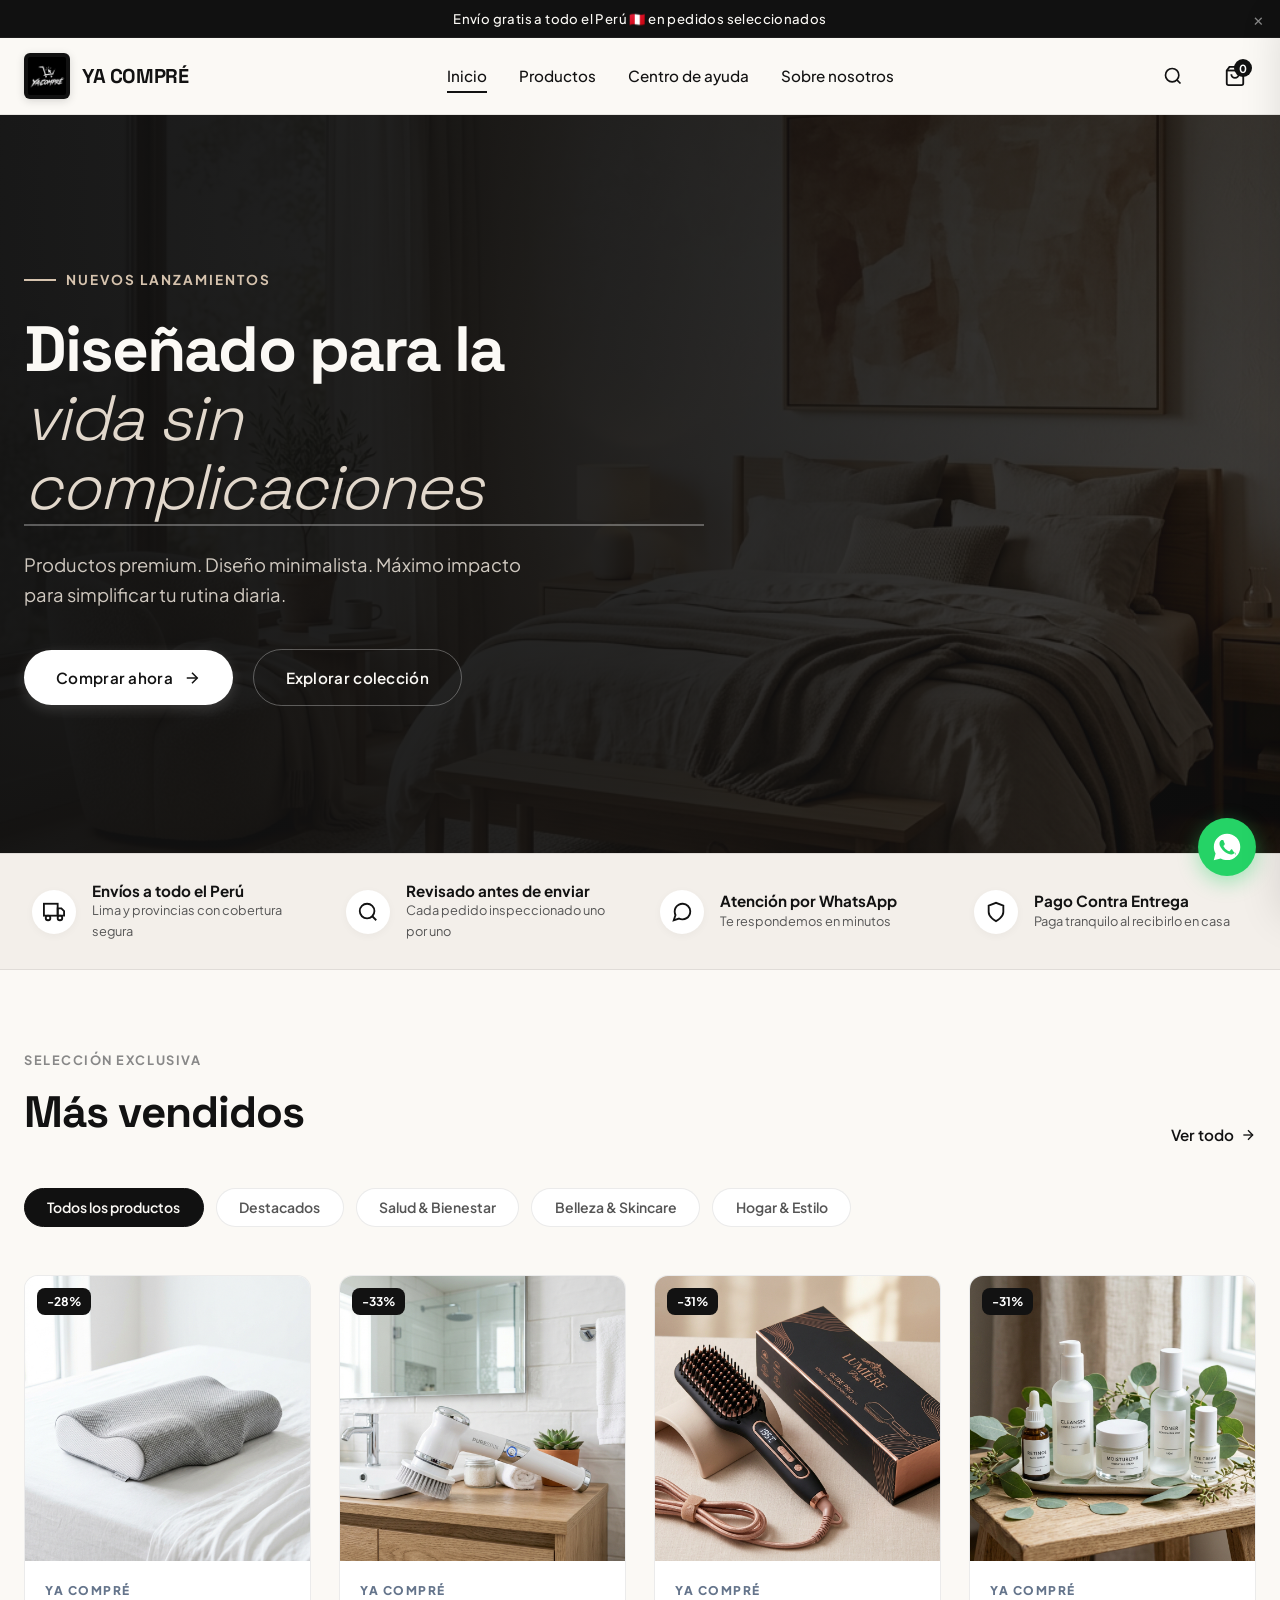
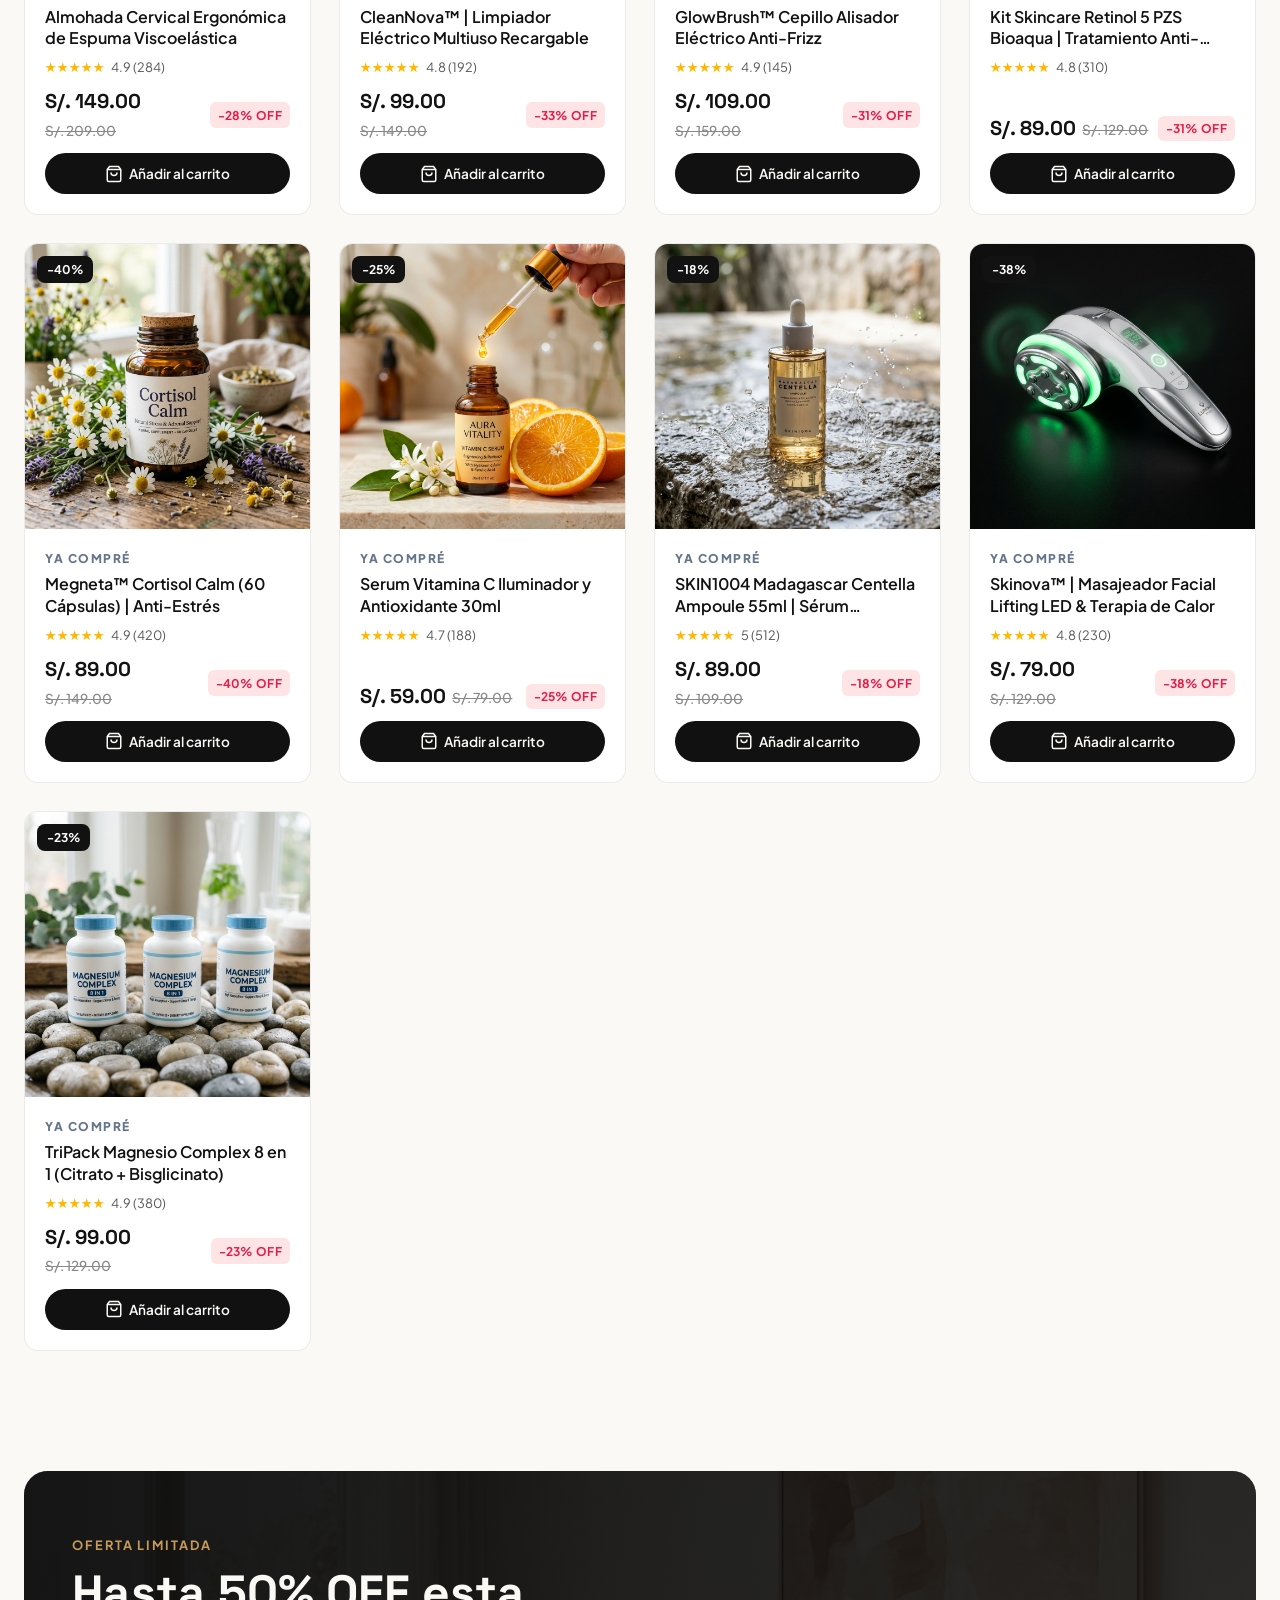
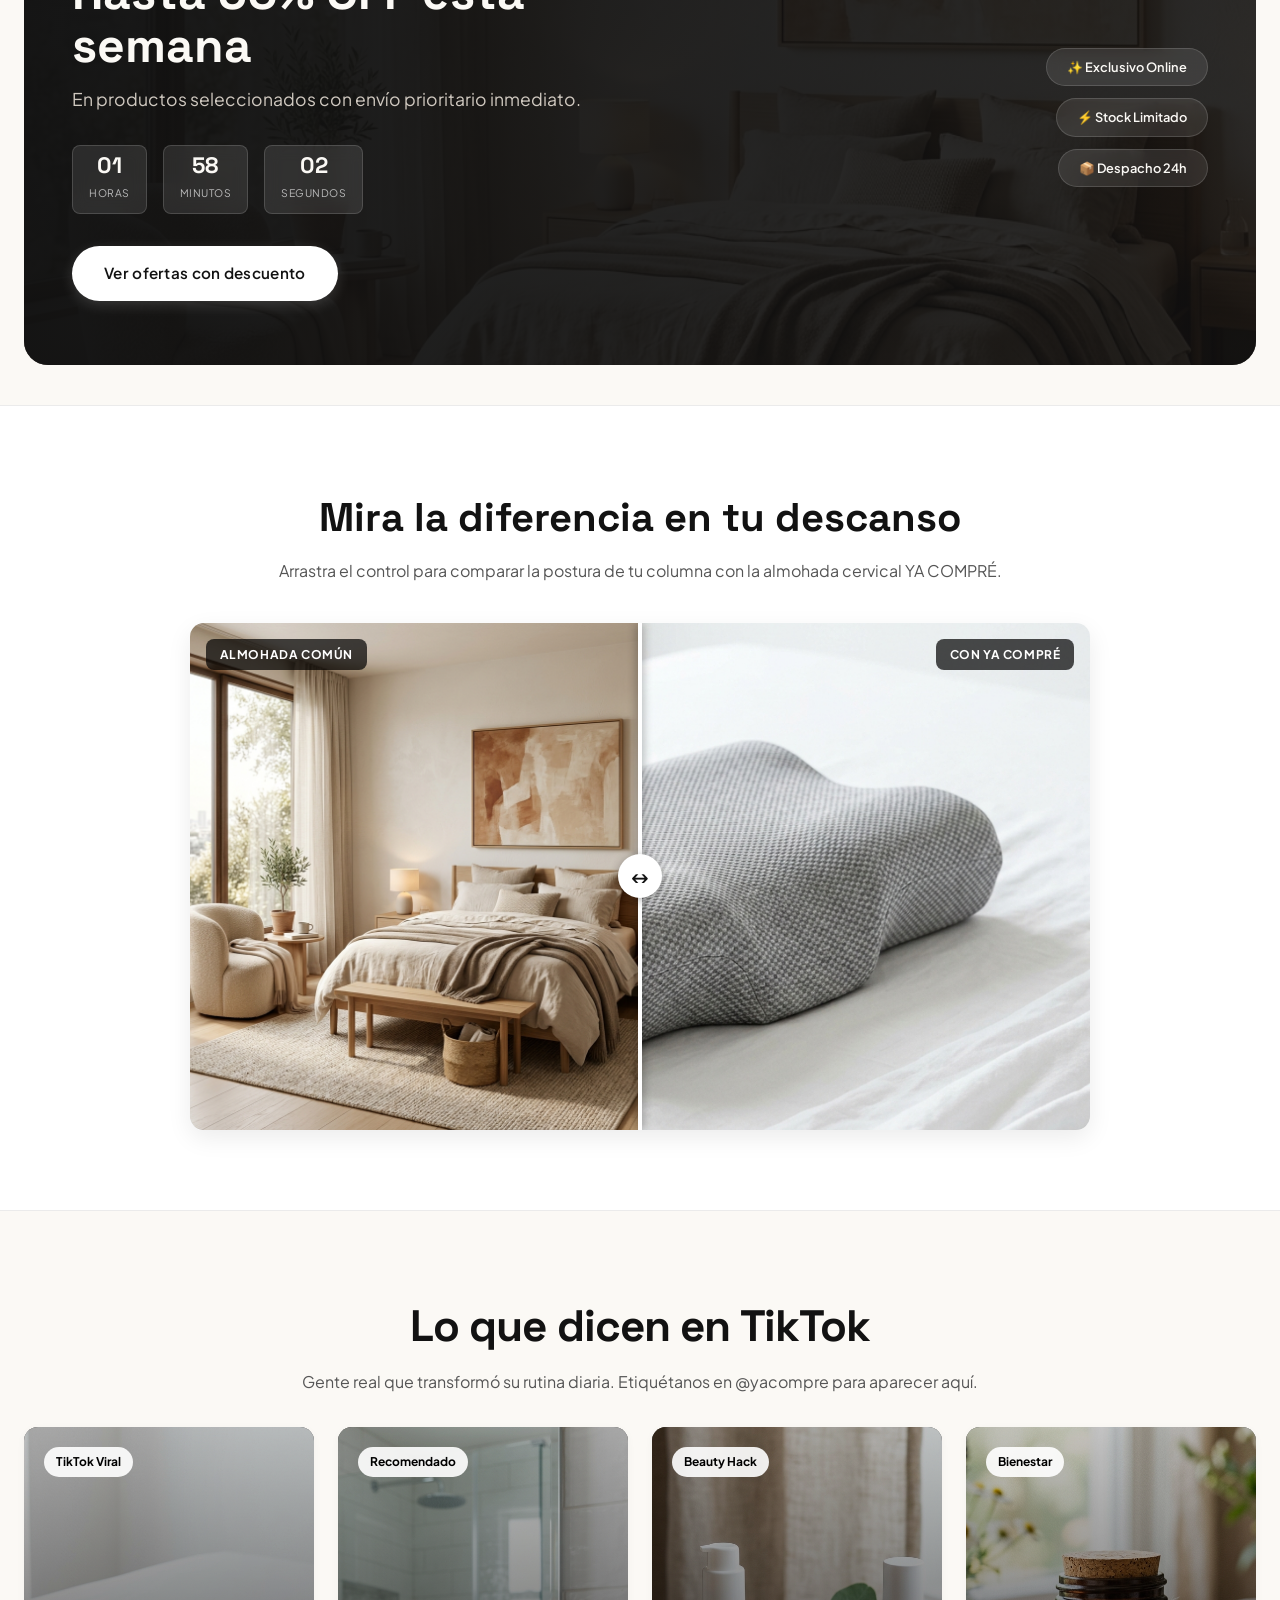
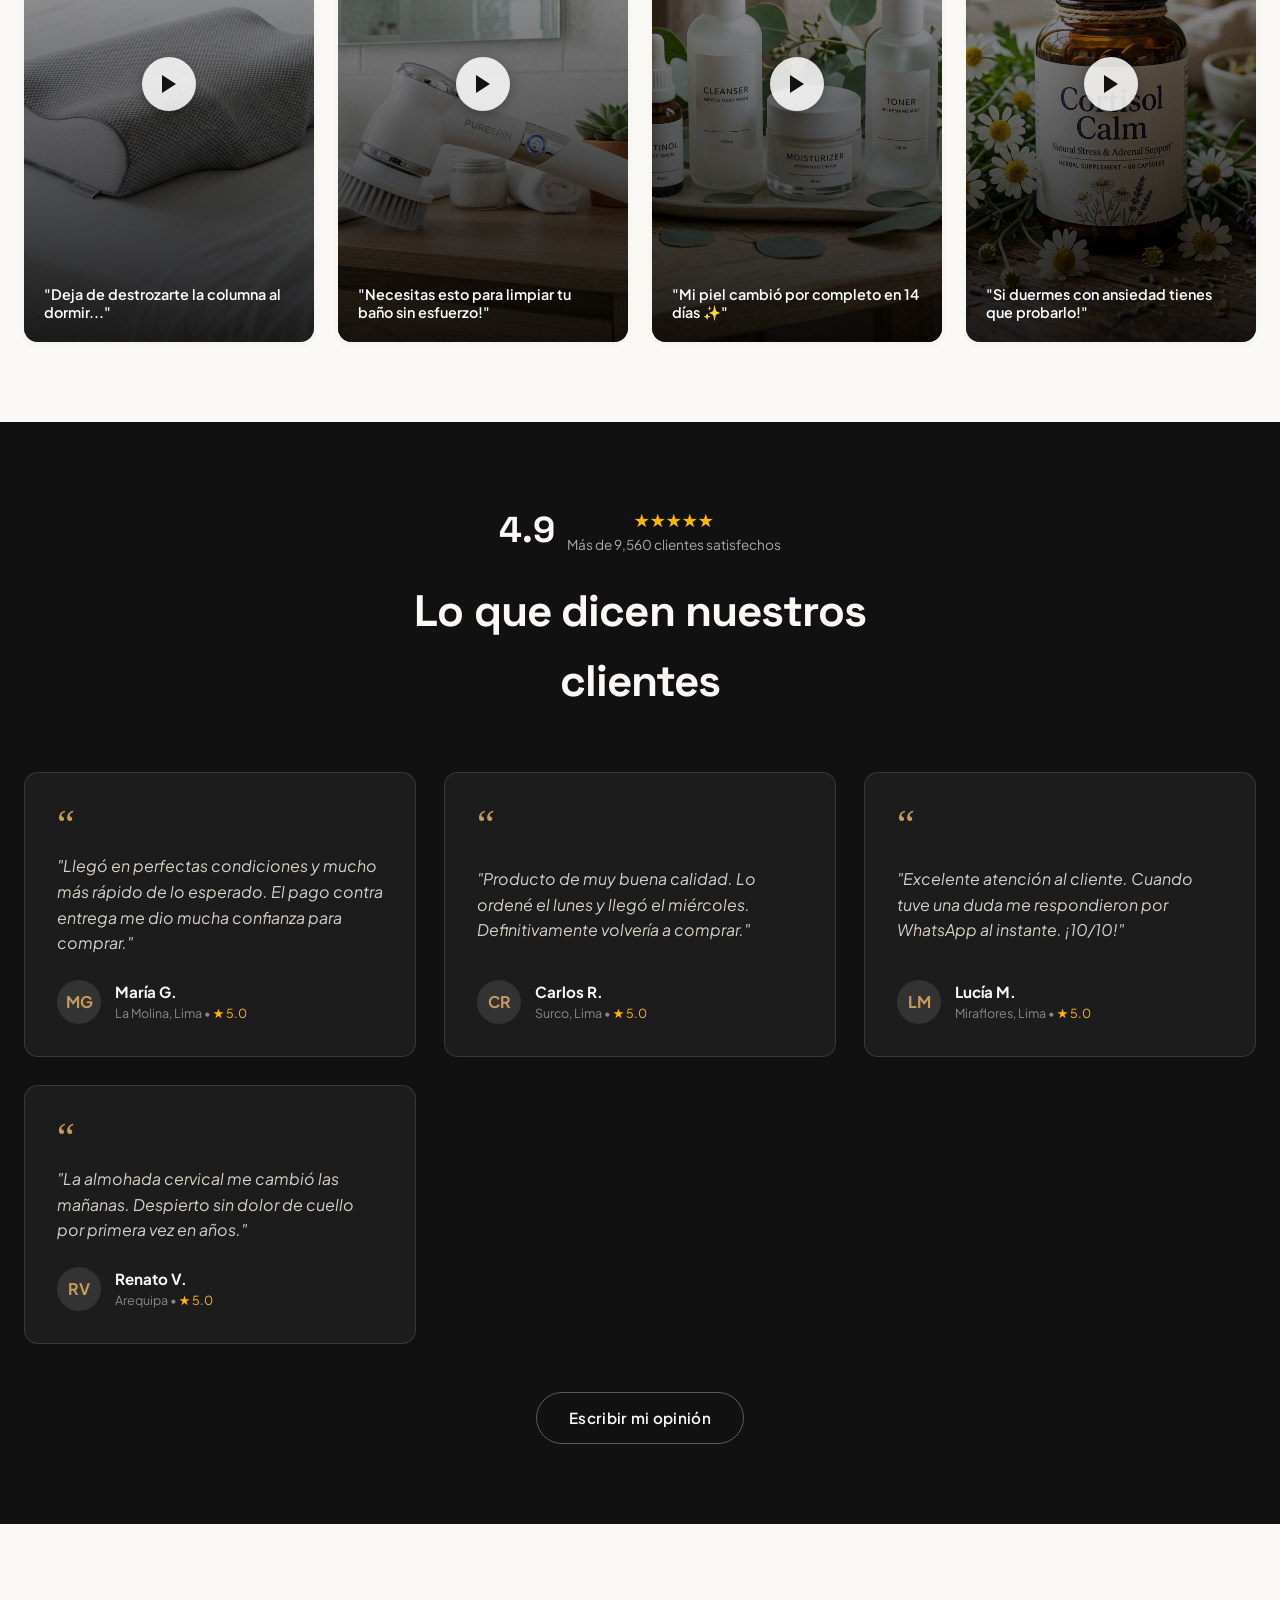
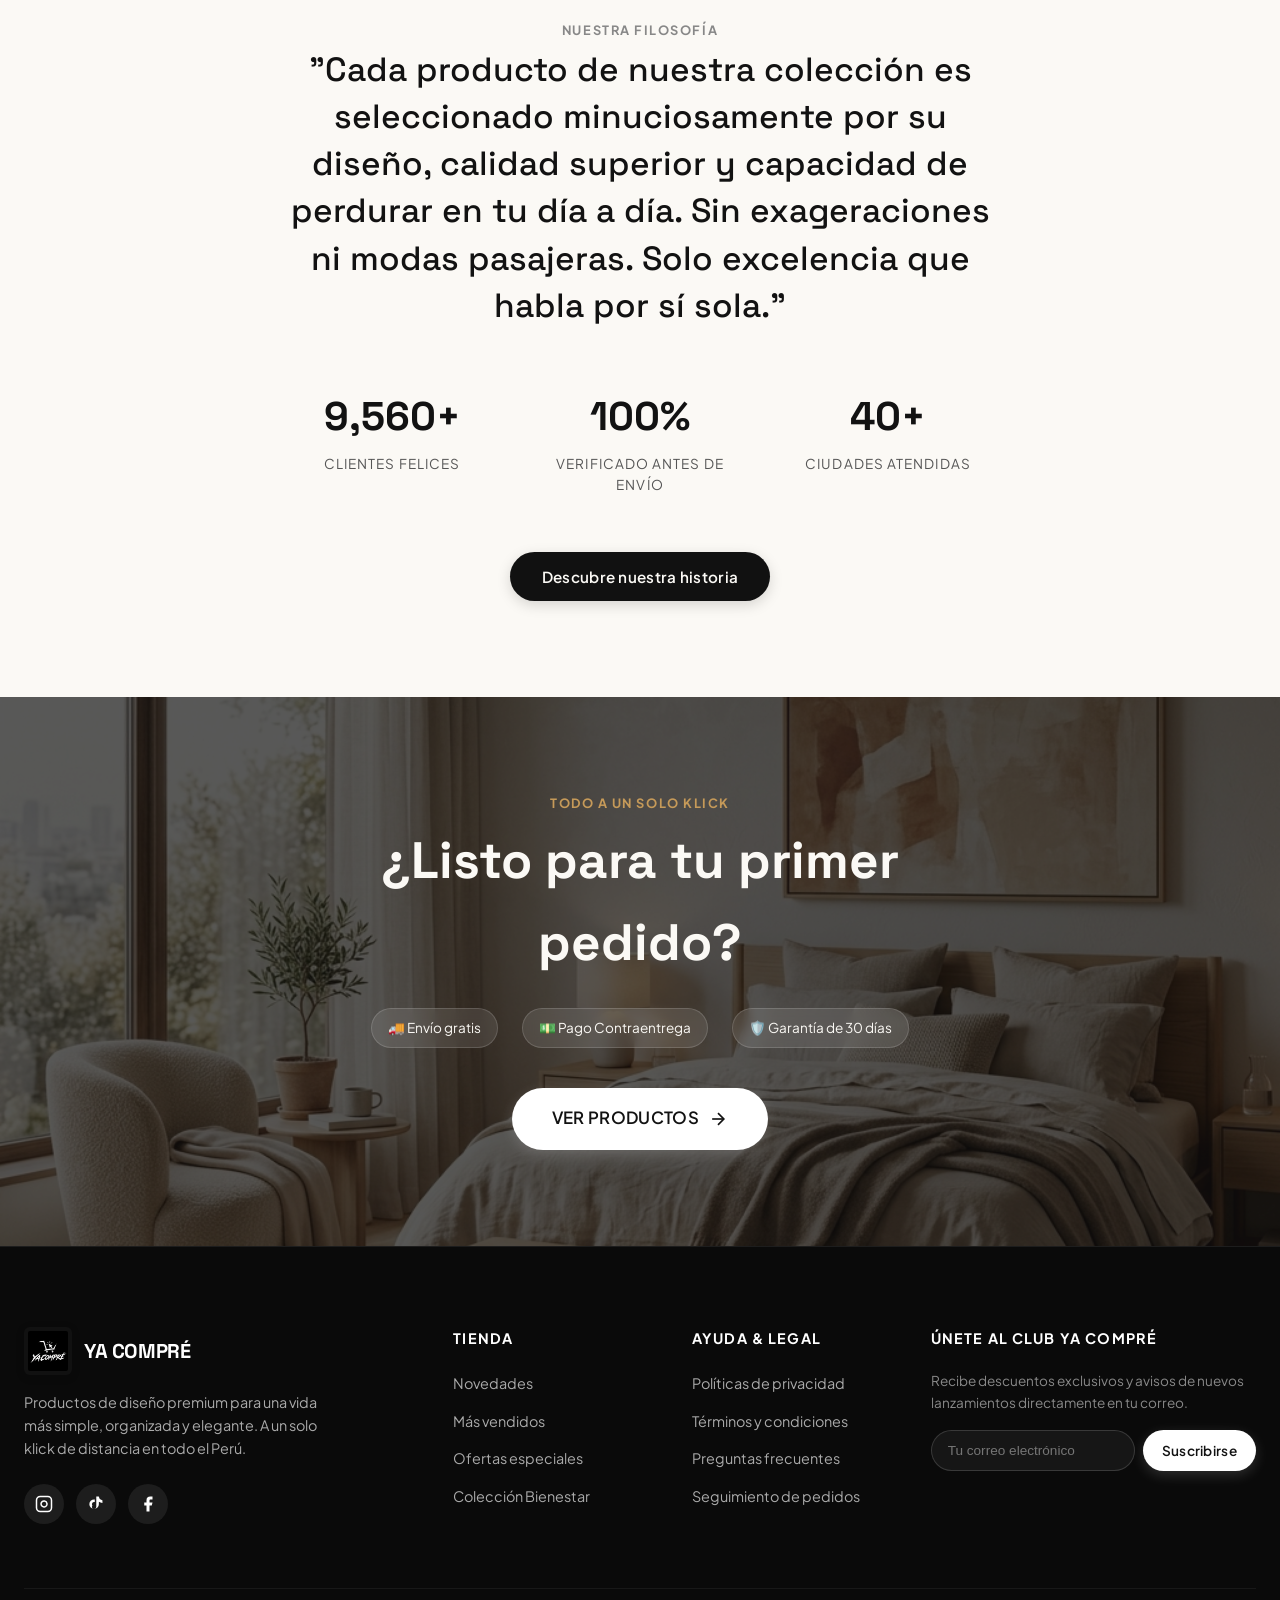
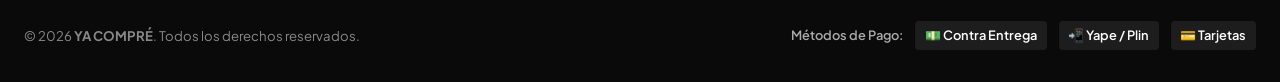
==== commit ab713a33: "Actualizar enlaces a redes sociales (Instagram, TikTok, Facebook) en el footer" ====
--- a/index.html
+++ b/index.html
@@ -396,13 +396,13 @@
           </a>
           <p>Productos de diseño premium para una vida más simple, organizada y elegante. A un solo klick de distancia en todo el Perú.</p>
           <div class="social-links">
-            <a href="#" class="social-btn" aria-label="Instagram">
+            <a href="https://www.instagram.com/ya.compre/#" target="_blank" rel="noopener noreferrer" class="social-btn" aria-label="Instagram">
               <svg width="18" height="18" viewBox="0 0 24 24" fill="none" stroke="currentColor" stroke-width="2"><rect x="2" y="2" width="20" height="20" rx="5" ry="5"/><path d="M16 11.37A4 4 0 1 1 12.63 8 4 4 0 0 1 16 11.37z"/><line x1="17.5" y1="6.5" x2="17.51" y2="6.5"/></svg>
             </a>
-            <a href="#" class="social-btn" aria-label="TikTok">
+            <a href="https://www.tiktok.com/@ya.compre?_r=1&amp;_t=ZS-99XEI2u6Qo0" target="_blank" rel="noopener noreferrer" class="social-btn" aria-label="TikTok">
               <svg width="18" height="18" viewBox="0 0 24 24" fill="currentColor"><path d="M19.59 6.69a4.83 4.83 0 0 1-3.77-4.25V2h-3.45v13.67a2.89 2.89 0 1 1-5.2-1.74 2.89 2.89 0 0 1 2.31-4.64 2.93 2.93 0 0 1 .88.13V6.02a6.32 6.32 0 0 0-.88-.06 6.34 6.34 0 1 0 6.34 6.34V9a8.16 8.16 0 0 0 4.77 1.52v-3.4a4.85 4.85 0 0 1-1-.43z"/></svg>
             </a>
-            <a href="#" class="social-btn" aria-label="Facebook">
+            <a href="https://www.facebook.com/share/1B3dNQCyqR/" target="_blank" rel="noopener noreferrer" class="social-btn" aria-label="Facebook">
               <svg width="18" height="18" viewBox="0 0 24 24" fill="currentColor"><path d="M18 2h-3a5 5 0 0 0-5 5v3H7v4h3v8h4v-8h3l1-4h-4V7a1 1 0 0 1 1-1h3z"/></svg>
             </a>
           </div>
--- a/styles.css
+++ b/styles.css
@@ -13,7 +13,7 @@
   --bg-dark: #111111;
   --bg-dark-surface: #1C1C1C;
   --bg-accent-gradient: linear-gradient(135deg, #111111 0%, #2A2A2A 100%);
-  
+
   --text-primary: #121212;
   --text-secondary: #555555;
   --text-muted: #888888;
@@ -24,7 +24,7 @@
   --accent-star: #FFB800;
   --accent-green: #2E7D32;
   --accent-whatsapp: #25D366;
-  
+
   --border-light: rgba(0, 0, 0, 0.08);
   --border-dark: rgba(255, 255, 255, 0.12);
 
@@ -46,7 +46,9 @@
 }
 
 /* Reset & Base Setup */
-*, *::before, *::after {
+*,
+*::before,
+*::after {
   box-sizing: border-box;
   margin: 0;
   padding: 0;
@@ -66,7 +68,8 @@
   -webkit-font-smoothing: antialiased;
 }
 
-img, video {
+img,
+video {
   max-width: 100%;
   height: auto;
   display: block;
@@ -88,13 +91,16 @@
 ::-webkit-scrollbar {
   width: 8px;
 }
+
 ::-webkit-scrollbar-track {
   background: var(--bg-main);
 }
+
 ::-webkit-scrollbar-thumb {
   background: #D0C9C0;
   border-radius: 4px;
 }
+
 ::-webkit-scrollbar-thumb:hover {
   background: #A0988E;
 }
@@ -314,12 +320,10 @@
 .hero-overlay {
   position: absolute;
   inset: 0;
-  background: linear-gradient(
-    90deg, 
-    rgba(17, 17, 17, 0.92) 0%, 
-    rgba(17, 17, 17, 0.75) 50%, 
-    rgba(17, 17, 17, 0.35) 100%
-  );
+  background: linear-gradient(90deg,
+      rgba(17, 17, 17, 0.92) 0%,
+      rgba(17, 17, 17, 0.75) 50%,
+      rgba(17, 17, 17, 0.35) 100%);
   z-index: 2;
 }
 
@@ -603,12 +607,14 @@
     grid-template-columns: repeat(3, 1fr);
   }
 }
+
 @media (max-width: 768px) {
   .products-grid {
     grid-template-columns: repeat(2, 1fr);
     gap: 1rem;
   }
 }
+
 @media (max-width: 480px) {
   .products-grid {
     grid-template-columns: 1fr;
@@ -732,23 +738,44 @@
 
 .product-price-row {
   display: flex;
+  align-items: center;
+  justify-content: space-between;
+  gap: 0.5rem;
+  margin-top: auto;
+  margin-bottom: 0.75rem;
+}
+
+.price-wrapper {
+  display: flex;
   align-items: baseline;
-  gap: 0.6rem;
-  margin-top: auto;
-  margin-bottom: 1rem;
-}
-
-.price-current {
+  gap: 0.4rem;
+  flex-wrap: wrap;
+}
+
+.product-card .price-current {
   font-family: var(--font-heading);
-  font-size: 1.2rem;
-  font-weight: 700;
-  color: var(--text-primary);
-}
-
-.price-original {
-  font-size: 0.875rem;
-  color: var(--text-muted);
+  font-size: 1.25rem;
+  font-weight: 800;
+  color: var(--text-primary, #0f172a);
+  line-height: 1.2;
+}
+
+.product-card .price-original {
+  font-size: 0.85rem;
+  color: var(--text-muted, #94a3b8);
   text-decoration: line-through;
+  font-weight: 500;
+}
+
+.price-discount-tag {
+  background: #ffe4e6;
+  color: #e11d48;
+  font-size: 0.75rem;
+  font-weight: 700;
+  padding: 0.2rem 0.5rem;
+  border-radius: 6px;
+  letter-spacing: 0.3px;
+  white-space: nowrap;
 }
 
 .product-actions {
@@ -809,7 +836,7 @@
 .promo-overlay {
   position: absolute;
   inset: 0;
-  background: linear-gradient(90deg, rgba(17,17,17,0.95) 0%, rgba(17,17,17,0.6) 100%);
+  background: linear-gradient(90deg, rgba(17, 17, 17, 0.95) 0%, rgba(17, 17, 17, 0.6) 100%);
   z-index: 2;
 }
 
@@ -901,6 +928,7 @@
     align-items: flex-start;
     padding: 2.5rem 1.5rem;
   }
+
   .promo-badges {
     align-items: flex-start;
     flex-direction: row;
@@ -944,7 +972,8 @@
   user-select: none;
 }
 
-.before-image, .after-image {
+.before-image,
+.after-image {
   position: absolute;
   inset: 0;
   width: 100%;
@@ -982,7 +1011,7 @@
   z-index: 3;
   cursor: ew-resize;
   transform: translateX(-50%);
-  box-shadow: 0 0 10px rgba(0,0,0,0.5);
+  box-shadow: 0 0 10px rgba(0, 0, 0, 0.5);
 }
 
 .slider-handle-button {
@@ -998,7 +1027,7 @@
   display: flex;
   align-items: center;
   justify-content: center;
-  box-shadow: 0 2px 10px rgba(0,0,0,0.3);
+  box-shadow: 0 2px 10px rgba(0, 0, 0, 0.3);
   font-weight: bold;
 }
 
@@ -1041,6 +1070,7 @@
     grid-template-columns: repeat(2, 1fr);
   }
 }
+
 @media (max-width: 576px) {
   .tiktok-grid {
     grid-template-columns: 1fr;
@@ -1072,7 +1102,7 @@
 .tiktok-card-overlay {
   position: absolute;
   inset: 0;
-  background: linear-gradient(180deg, rgba(0,0,0,0.1) 0%, rgba(0,0,0,0.85) 100%);
+  background: linear-gradient(180deg, rgba(0, 0, 0, 0.1) 0%, rgba(0, 0, 0, 0.85) 100%);
   display: flex;
   flex-direction: column;
   justify-content: space-between;
@@ -1105,7 +1135,7 @@
   display: flex;
   align-items: center;
   justify-content: center;
-  box-shadow: 0 4px 14px rgba(0,0,0,0.3);
+  box-shadow: 0 4px 14px rgba(0, 0, 0, 0.3);
   transition: transform var(--transition-fast), background-color var(--transition-fast);
 }
 
@@ -1340,6 +1370,7 @@
     grid-template-columns: 1fr 1fr;
   }
 }
+
 @media (max-width: 576px) {
   .footer-grid {
     grid-template-columns: 1fr;
@@ -1517,6 +1548,411 @@
   margin-bottom: 0.4rem;
   display: flex;
   justify-content: space-between;
+}
+
+/* ==========================================================================
+   SELF-CONTAINED PDP STYLES & AUTO-ROTATOR VISOR ("Aceptamos y trabajamos con")
+   ========================================================================== */
+
+.main-product-section {
+  padding: 1.5rem 0 3rem;
+  background: #ffffff;
+  font-family: 'Plus Jakarta Sans', -apple-system, BlinkMacSystemFont, sans-serif;
+}
+
+.product-detail-grid {
+  display: grid;
+  grid-template-columns: 1fr;
+  gap: 2rem;
+}
+
+@media (min-width: 992px) {
+  .product-detail-grid {
+    grid-template-columns: 1.15fr 1fr !important;
+    gap: 3rem !important;
+    align-items: start !important;
+  }
+}
+
+.product-gallery {
+  position: relative;
+  display: flex;
+  flex-direction: column;
+  gap: 0.85rem;
+}
+
+.main-image-wrapper {
+  position: relative;
+  border-radius: 16px;
+  overflow: hidden;
+  background: #ffffff;
+  border: 1px solid rgba(0, 0, 0, 0.08);
+  box-shadow: 0 10px 30px rgba(0, 0, 0, 0.05);
+}
+
+.main-product-img {
+  width: 100%;
+  height: auto;
+  aspect-ratio: 1 / 1;
+  object-fit: cover;
+  display: block;
+}
+
+.gallery-badge {
+  position: absolute;
+  top: 0.85rem;
+  left: 0.85rem;
+  z-index: 3;
+  background: #e63946;
+  color: #ffffff;
+  font-weight: 800;
+  font-size: 0.75rem;
+  padding: 0.35rem 0.75rem;
+  border-radius: 20px;
+  text-transform: uppercase;
+  letter-spacing: 0.5px;
+  box-shadow: 0 4px 12px rgba(230, 57, 70, 0.35);
+}
+
+.cod-badge {
+  position: absolute;
+  bottom: 0.85rem;
+  left: 0.85rem;
+  z-index: 3;
+  background: rgba(15, 23, 42, 0.88);
+  backdrop-filter: blur(8px);
+  -webkit-backdrop-filter: blur(8px);
+  color: #ffd166;
+  font-weight: 700;
+  font-size: 0.725rem;
+  padding: 0.35rem 0.75rem;
+  border-radius: 20px;
+  display: flex;
+  align-items: center;
+  gap: 0.35rem;
+  border: 1px solid rgba(255, 209, 102, 0.25);
+}
+
+.gallery-thumbs {
+  display: flex !important;
+  flex-direction: row !important;
+  gap: 0.6rem !important;
+  overflow-x: auto !important;
+  padding-bottom: 0.4rem !important;
+}
+
+.thumb-item {
+  width: 64px !important;
+  height: 64px !important;
+  flex-shrink: 0 !important;
+  object-fit: cover !important;
+  border-radius: 10px !important;
+  cursor: pointer !important;
+  border: 2px solid transparent !important;
+  opacity: 0.65 !important;
+  transition: all 0.2s ease !important;
+}
+
+.thumb-item.active, .thumb-item:hover {
+  border-color: #0f172a !important;
+  opacity: 1 !important;
+  transform: translateY(-2px);
+}
+
+.product-vendor {
+  text-transform: uppercase;
+  font-size: 0.75rem;
+  font-weight: 800;
+  letter-spacing: 1.5px;
+  color: #64748b;
+  margin-bottom: 0.35rem;
+  display: block;
+}
+
+.pdp-title {
+  font-family: var(--font-heading, 'Space Grotesk', sans-serif);
+  font-size: clamp(1.4rem, 4vw, 2.1rem);
+  font-weight: 800;
+  line-height: 1.22;
+  margin: 0 0 0.65rem;
+  color: #0f172a;
+}
+
+.product-rating-summary {
+  display: flex;
+  align-items: center;
+  gap: 0.5rem;
+  margin-bottom: 1rem;
+}
+
+.product-rating-summary .stars {
+  color: #ffb703;
+  font-size: 1.15rem;
+  letter-spacing: 1px;
+}
+
+.product-rating-summary .score {
+  font-weight: 800;
+  font-size: 0.9rem;
+  color: #0f172a;
+}
+
+.product-rating-summary .review-link {
+  font-size: 0.85rem;
+  color: #64748b;
+  text-decoration: underline;
+}
+
+.stock-progress-box {
+  background: #fff0f3;
+  border: 1px solid #ffccd5;
+  border-radius: 10px;
+  padding: 0.75rem 1rem;
+  margin-bottom: 1.25rem;
+}
+
+.stock-header {
+  display: flex;
+  justify-content: space-between;
+  align-items: center;
+  flex-wrap: wrap;
+  gap: 0.25rem 0.5rem;
+  font-size: 0.825rem;
+  font-weight: 800;
+  color: #c9184a;
+  margin-bottom: 0.4rem;
+}
+
+.stock-header span {
+  white-space: nowrap;
+}
+
+.stock-bar-bg {
+  width: 100%;
+  height: 8px;
+  background: #ffb3c1;
+  border-radius: 10px;
+  overflow: hidden;
+}
+
+.stock-bar-fill {
+  width: 85%;
+  height: 100%;
+  background: linear-gradient(90deg, #ff4d6d 0%, #c9184a 100%);
+  border-radius: 10px;
+}
+
+.product-price-container {
+  display: flex;
+  align-items: baseline;
+  gap: 0.75rem;
+  flex-wrap: wrap;
+  margin-bottom: 1.25rem;
+  padding-bottom: 1rem;
+  border-bottom: 1px solid #f1f5f9;
+}
+
+.product-price-container .price-current {
+  font-size: clamp(1.8rem, 4vw, 2.5rem);
+  font-weight: 900;
+  color: #0f172a;
+  line-height: 1;
+}
+
+.product-price-container .price-original {
+  font-size: 1.2rem;
+  text-decoration: line-through;
+  color: #94a3b8;
+  font-weight: 500;
+}
+
+.shipping-tag {
+  background: #e0f2fe;
+  color: #0284c7;
+  font-size: 0.75rem;
+  font-weight: 800;
+  padding: 0.3rem 0.65rem;
+  border-radius: 6px;
+  display: inline-flex;
+  align-items: center;
+  gap: 0.25rem;
+}
+
+.quantity-selector-container {
+  margin-bottom: 1.25rem;
+}
+
+.qty-label {
+  font-weight: 700;
+  font-size: 0.875rem;
+  color: #334155;
+  display: block;
+  margin-bottom: 0.4rem;
+}
+
+.qty-control-box {
+  display: inline-flex !important;
+  flex-direction: row !important;
+  align-items: center !important;
+  gap: 0.4rem !important;
+  background: #f8fafc;
+  border: 1px solid #cbd5e1;
+  border-radius: 12px;
+  padding: 0.2rem 0.4rem;
+}
+
+.qty-btn {
+  width: 38px !important;
+  height: 38px !important;
+  border-radius: 8px !important;
+  border: none !important;
+  background: #ffffff !important;
+  font-size: 1.2rem !important;
+  font-weight: 800 !important;
+  color: #0f172a !important;
+  cursor: pointer !important;
+  display: flex !important;
+  align-items: center !important;
+  justify-content: center !important;
+  box-shadow: 0 2px 4px rgba(0,0,0,0.05);
+}
+
+.qty-input {
+  width: 44px !important;
+  height: 38px !important;
+  text-align: center !important;
+  border: none !important;
+  background: transparent !important;
+  font-size: 1rem !important;
+  font-weight: 800 !important;
+  color: #0f172a !important;
+  outline: none !important;
+}
+
+.pdp-buy-btn-fallback {
+  width: 100% !important;
+  padding: 1.1rem 1.5rem !important;
+  border-radius: 14px !important;
+  background: linear-gradient(135deg, #16a34a 0%, #15803d 100%) !important;
+  color: #ffffff !important;
+  font-size: 1.05rem !important;
+  font-weight: 800 !important;
+  border: none !important;
+  cursor: pointer !important;
+  display: flex !important;
+  align-items: center !important;
+  justify-content: center !important;
+  gap: 0.6rem !important;
+  box-shadow: 0 8px 24px rgba(22, 163, 74, 0.35) !important;
+  margin-top: 0.5rem !important;
+  margin-bottom: 1.25rem !important;
+}
+
+.trust-badges-grid {
+  display: grid !important;
+  grid-template-columns: repeat(2, 1fr) !important;
+  gap: 0.75rem !important;
+  background: #f8fafc !important;
+  padding: 1.25rem !important;
+  border-radius: 14px !important;
+  border: 1px solid #e2e8f0 !important;
+  margin-top: 1.25rem !important;
+}
+
+.trust-badge-item {
+  display: flex !important;
+  align-items: center !important;
+  gap: 0.6rem !important;
+}
+
+.trust-badge-item strong {
+  display: block;
+  font-size: 0.85rem;
+  color: #0f172a;
+}
+
+.trust-badge-item span {
+  font-size: 0.75rem;
+  color: #64748b;
+}
+
+.payment-badges-card {
+  margin-top: 1.5rem !important;
+  background: #ffffff !important;
+  border: 1px solid #e2e8f0 !important;
+  border-radius: 14px !important;
+  padding: 1.25rem !important;
+  box-shadow: 0 4px 20px rgba(0, 0, 0, 0.03) !important;
+}
+
+.payment-badges-header {
+  display: flex !important;
+  flex-direction: column !important;
+  gap: 0.15rem !important;
+  margin-bottom: 0.85rem !important;
+}
+
+.payment-subtext {
+  font-size: 0.8rem !important;
+  color: #64748b !important;
+  font-weight: 600 !important;
+}
+
+.payment-title-box {
+  font-size: 1.35rem !important;
+  font-weight: 900 !important;
+  color: #0f172a !important;
+}
+
+#payment-active-name {
+  display: inline-block !important;
+  border-bottom: 2.5px solid #c69a59 !important;
+  padding-bottom: 2px !important;
+  transition: all 0.25s ease !important;
+}
+
+.payment-badges-icons-row {
+  display: flex !important;
+  flex-direction: row !important;
+  align-items: center !important;
+  justify-content: flex-start !important;
+  gap: 0.65rem !important;
+  flex-wrap: wrap !important;
+}
+
+.payment-icon-item {
+  padding: 0.4rem 0.55rem !important;
+  border-radius: 10px !important;
+  border: 1.5px solid #e2e8f0 !important;
+  background: #ffffff !important;
+  cursor: pointer !important;
+  display: inline-flex !important;
+  align-items: center !important;
+  justify-content: center !important;
+  filter: blur(1.8px) opacity(0.4) !important;
+  transform: scale(0.92) !important;
+  transition: all 0.35s cubic-bezier(0.4, 0, 0.2, 1) !important;
+}
+
+.payment-icon-item:hover,
+.payment-icon-item.active {
+  filter: blur(0px) opacity(1) !important;
+  border-color: #c69a59 !important;
+  background: #ffffff !important;
+  box-shadow: 0 6px 18px rgba(198, 154, 89, 0.35) !important;
+  transform: scale(1.12) translateY(-2px) !important;
+}
+
+@media (max-width: 600px) {
+  .trust-badges-grid {
+    grid-template-columns: 1fr 1fr !important;
+    padding: 0.85rem !important;
+    gap: 0.6rem !important;
+  }
+  .payment-icon-item svg {
+    width: 38px !important;
+    height: 25px !important;
+  }
 }
 
 .progress-bar-bg {
@@ -1903,10 +2339,17 @@
 
 /* Animations */
 @keyframes fadeIn {
-  from { opacity: 0; transform: translateY(10px); }
-  to { opacity: 1; transform: translateY(0); }
+  from {
+    opacity: 0;
+    transform: translateY(10px);
+  }
+
+  to {
+    opacity: 1;
+    transform: translateY(0);
+  }
 }
 
 .animate-fade-in {
   animation: fadeIn 0.5s ease forwards;
-}
+}
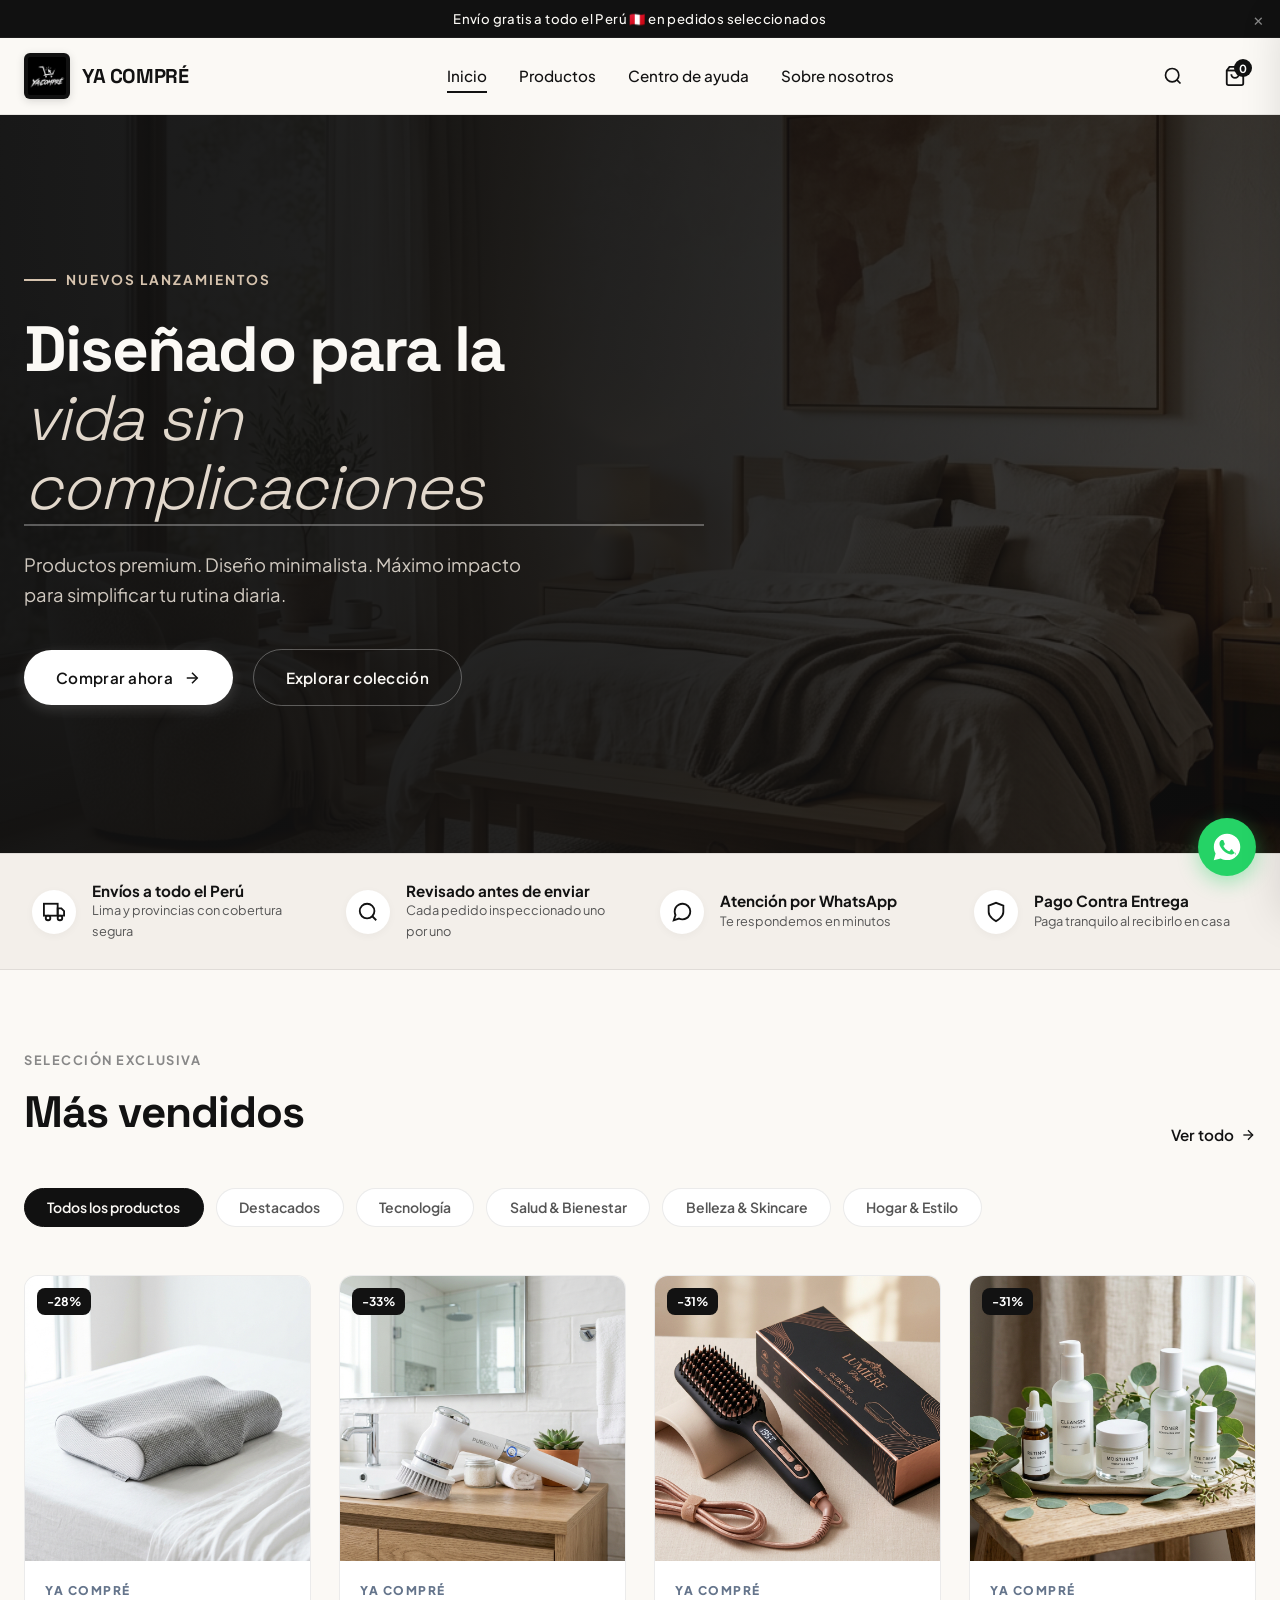
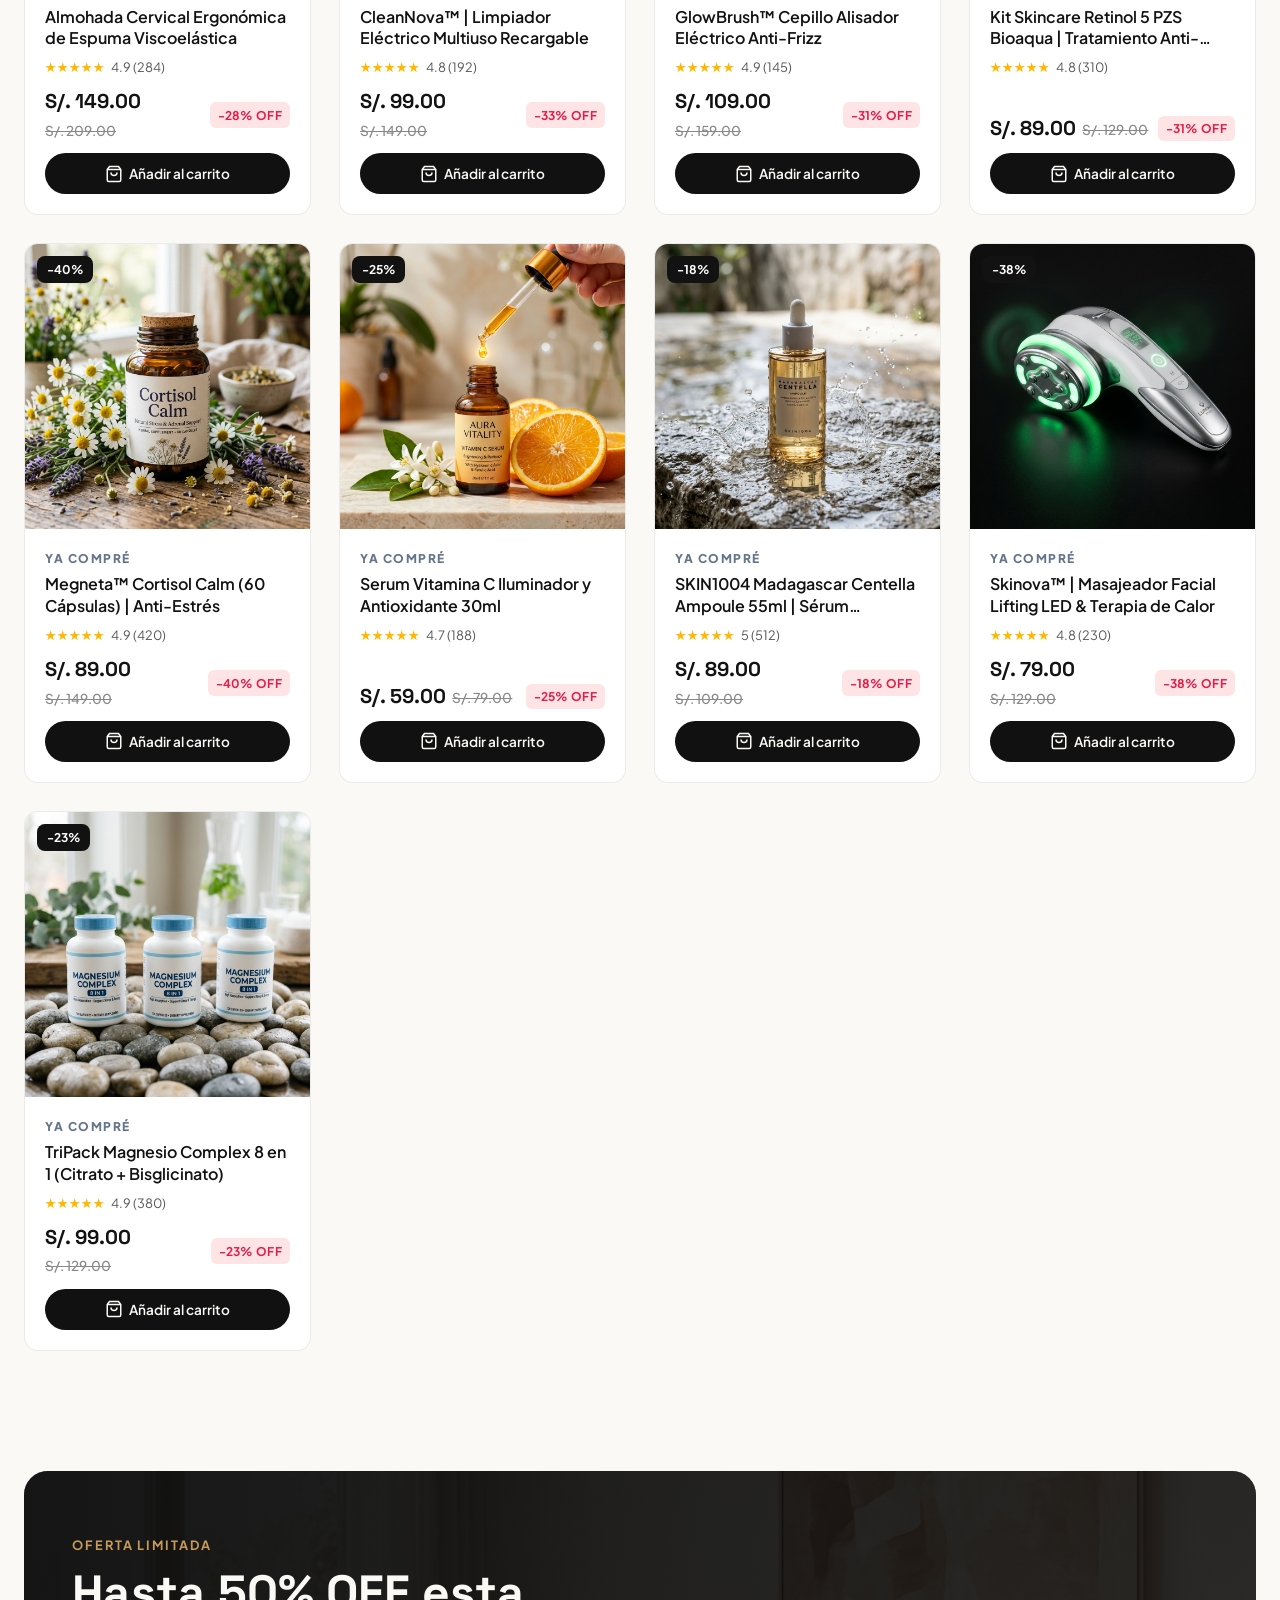
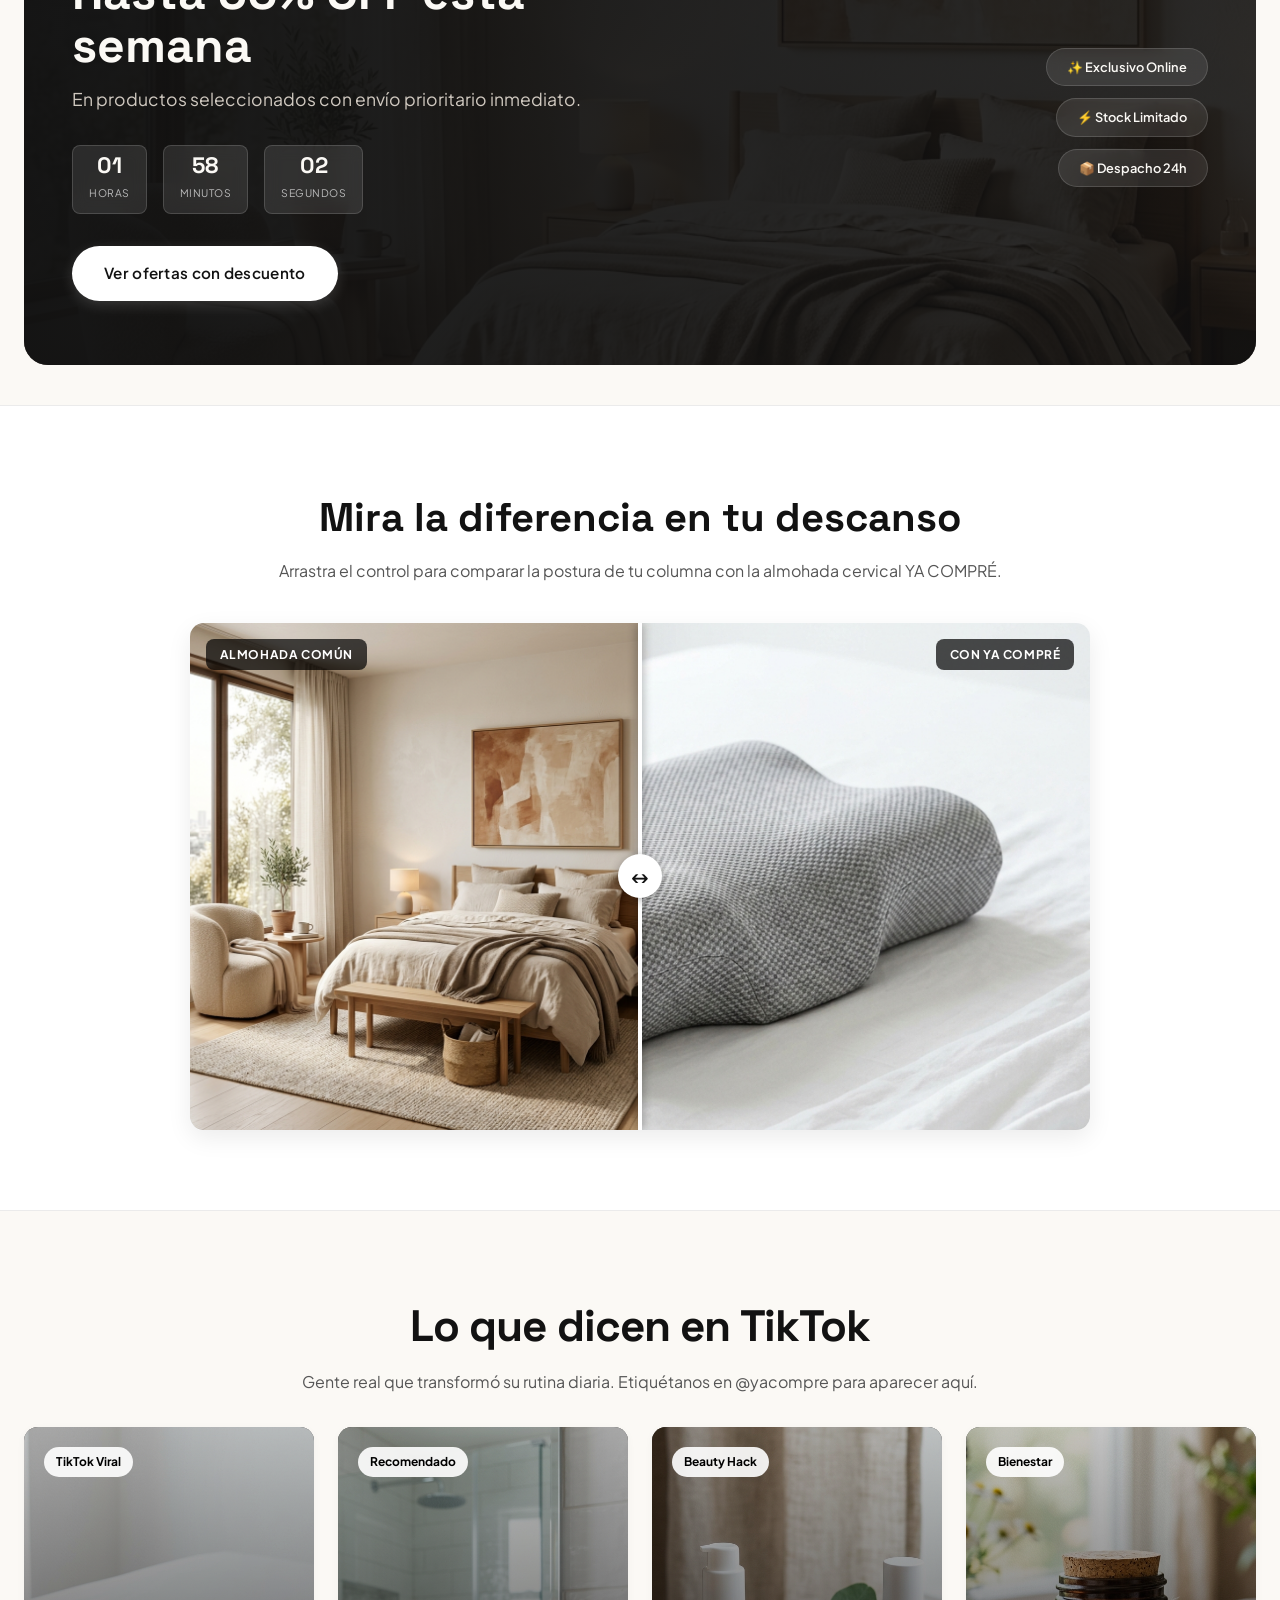
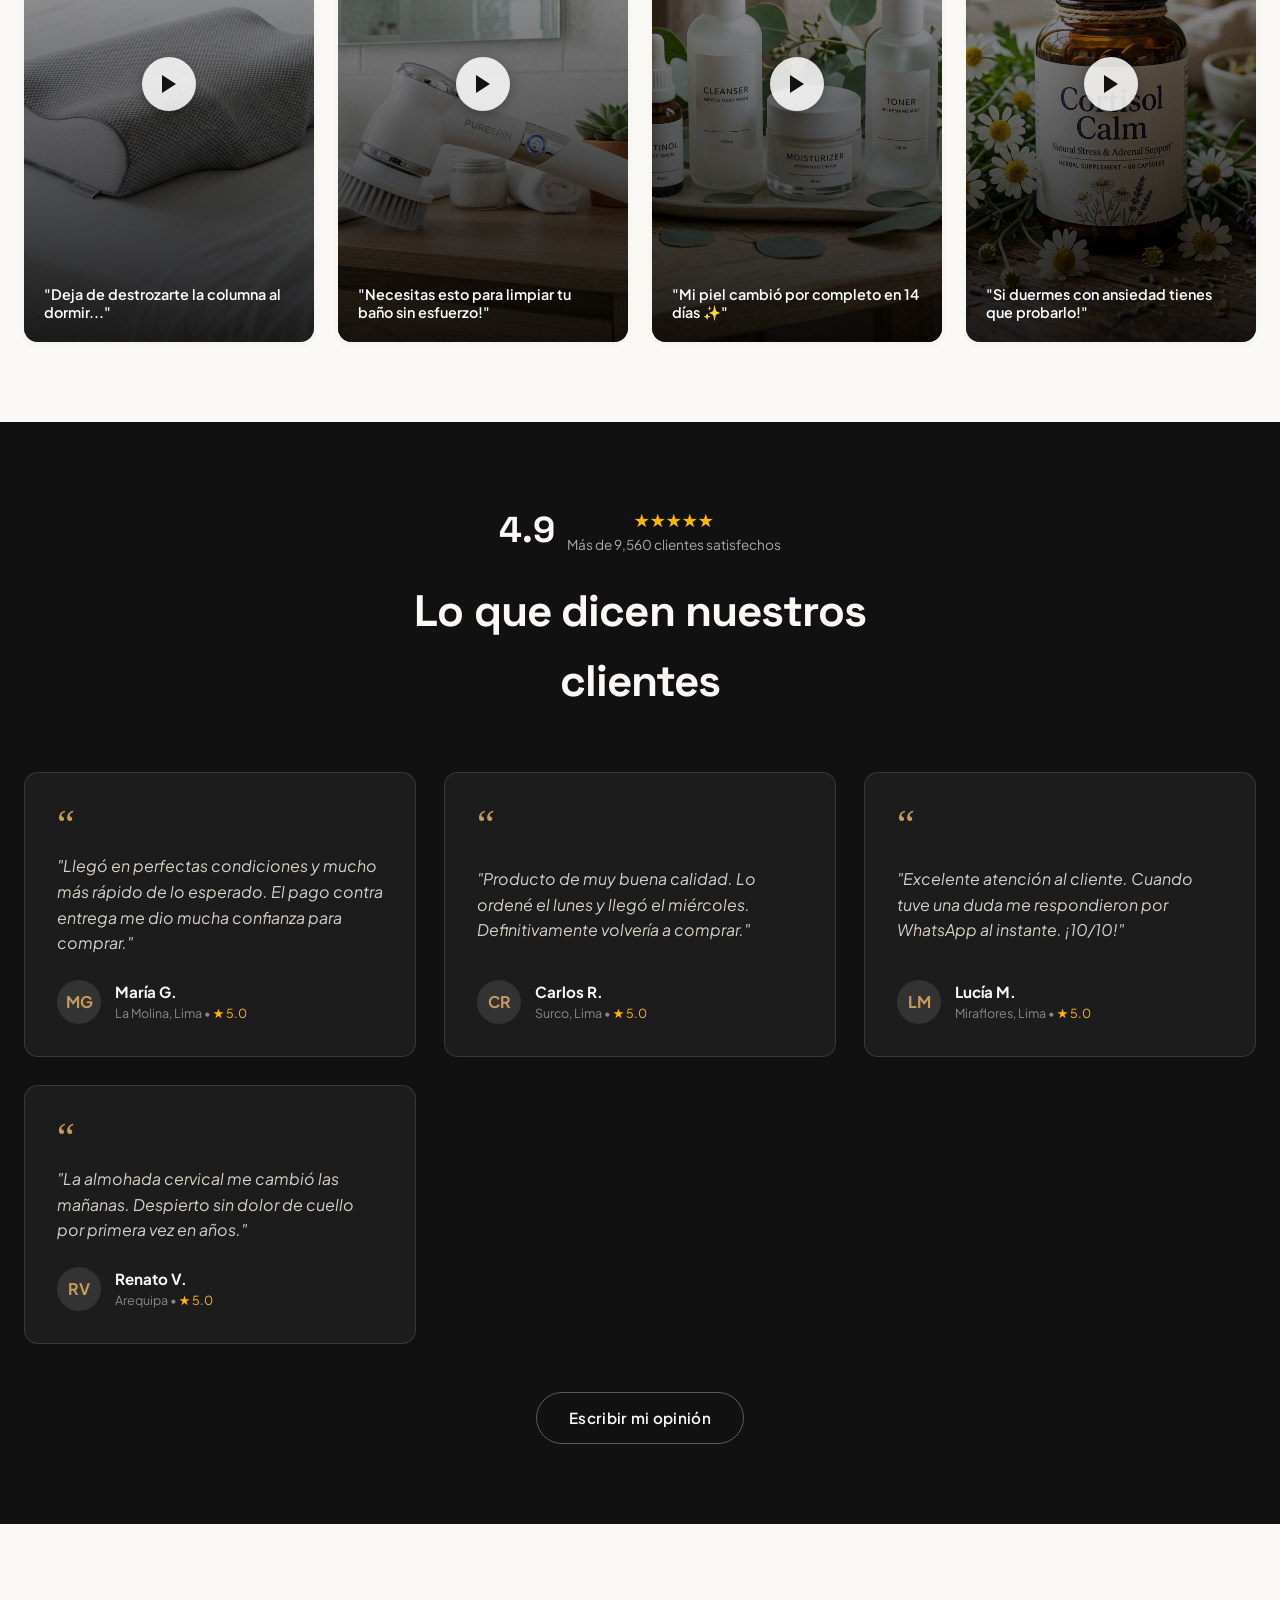
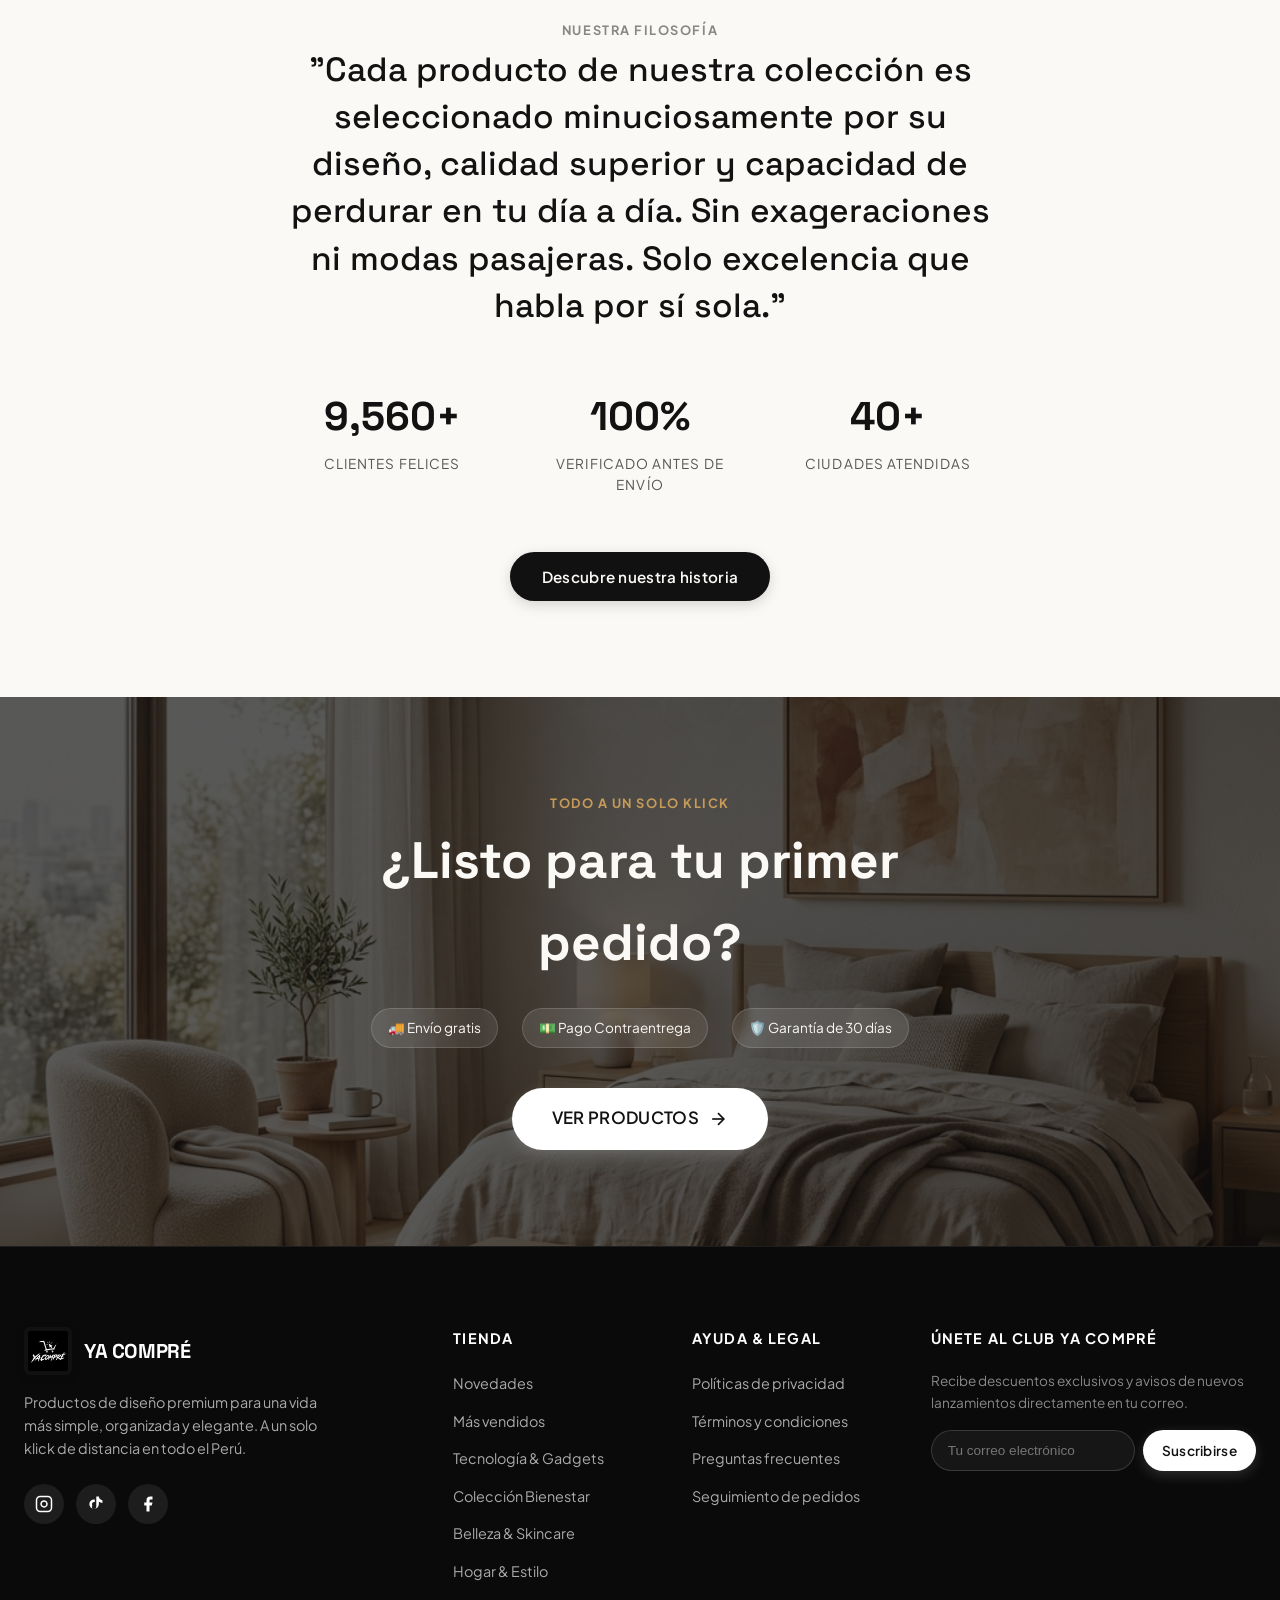
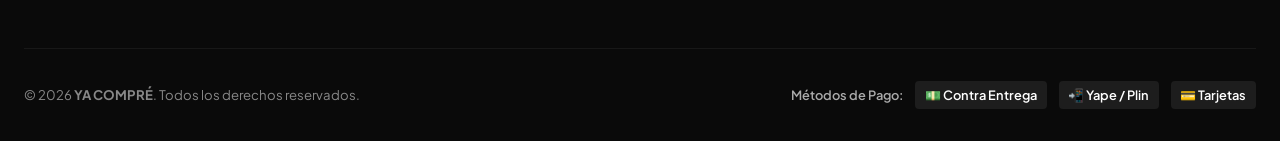
==== commit 4408bd35: "Corregir redirección de enlaces de la sección Tienda en el footer hacia el catálogo principal con fi" ====
--- a/index.html
+++ b/index.html
@@ -167,6 +167,7 @@
         <div class="filter-tabs">
           <button class="filter-tab active" data-category="todos">Todos los productos</button>
           <button class="filter-tab" data-category="bestsellers">Destacados</button>
+          <button class="filter-tab" data-category="tecnologia">Tecnología</button>
           <button class="filter-tab" data-category="bienestar">Salud & Bienestar</button>
           <button class="filter-tab" data-category="belleza">Belleza & Skincare</button>
           <button class="filter-tab" data-category="hogar">Hogar & Estilo</button>
@@ -411,10 +412,12 @@
         <div class="footer-col">
           <h4>Tienda</h4>
           <ul class="footer-links">
-            <li><a href="#productos" onclick="filterCategory('todos')">Novedades</a></li>
-            <li><a href="#productos" onclick="filterCategory('bestsellers')">Más vendidos</a></li>
-            <li><a href="#productos" onclick="filterCategory('bestsellers')">Ofertas especiales</a></li>
-            <li><a href="#productos" onclick="filterCategory('bienestar')">Colección Bienestar</a></li>
+            <li><a href="/?category=todos#productos" onclick="filterCategory('todos')">Novedades</a></li>
+            <li><a href="/?category=bestsellers#productos" onclick="filterCategory('bestsellers')">Más vendidos</a></li>
+            <li><a href="/?category=tecnologia#productos" onclick="filterCategory('tecnologia')">Tecnología &amp; Gadgets</a></li>
+            <li><a href="/?category=bienestar#productos" onclick="filterCategory('bienestar')">Colección Bienestar</a></li>
+            <li><a href="/?category=belleza#productos" onclick="filterCategory('belleza')">Belleza &amp; Skincare</a></li>
+            <li><a href="/?category=hogar#productos" onclick="filterCategory('hogar')">Hogar &amp; Estilo</a></li>
           </ul>
         </div>
 
@@ -699,8 +702,18 @@
       }
     }
     function filterCategory(cat) {
+      if (window.location.pathname.includes('/products/')) {
+        window.location.href = `/?category=${encodeURIComponent(cat)}#productos`;
+        return;
+      }
       const filterTab = document.querySelector(`.filter-tab[data-category="${cat}"]`);
-      if (filterTab) filterTab.click();
+      if (filterTab) {
+        filterTab.click();
+        const catalogEl = document.getElementById('productos') || document.querySelector('.catalog-section');
+        if (catalogEl) {
+          catalogEl.scrollIntoView({ behavior: 'smooth', block: 'start' });
+        }
+      }
     }
   </script>
 
--- a/styles.css
+++ b/styles.css
@@ -251,6 +251,31 @@
 .nav-links a:hover::after,
 .nav-links a.active::after {
   width: 100%;
+}
+
+.back-to-products-btn {
+  display: inline-flex;
+  align-items: center;
+  gap: 0.5rem;
+  font-weight: 600;
+  font-size: 0.9rem;
+  color: var(--text-primary);
+  text-decoration: none;
+  padding: 0.5rem 1rem;
+  border-radius: 8px;
+  background-color: rgba(0, 0, 0, 0.05);
+  border: 1px solid rgba(0, 0, 0, 0.1);
+  transition: all var(--transition-fast);
+}
+
+.back-to-products-btn:hover {
+  background-color: var(--text-primary);
+  color: #ffffff;
+}
+
+.is-product-page #nav-links,
+.is-product-page #mobile-menu-toggle {
+  display: none !important;
 }
 
 .nav-actions {
